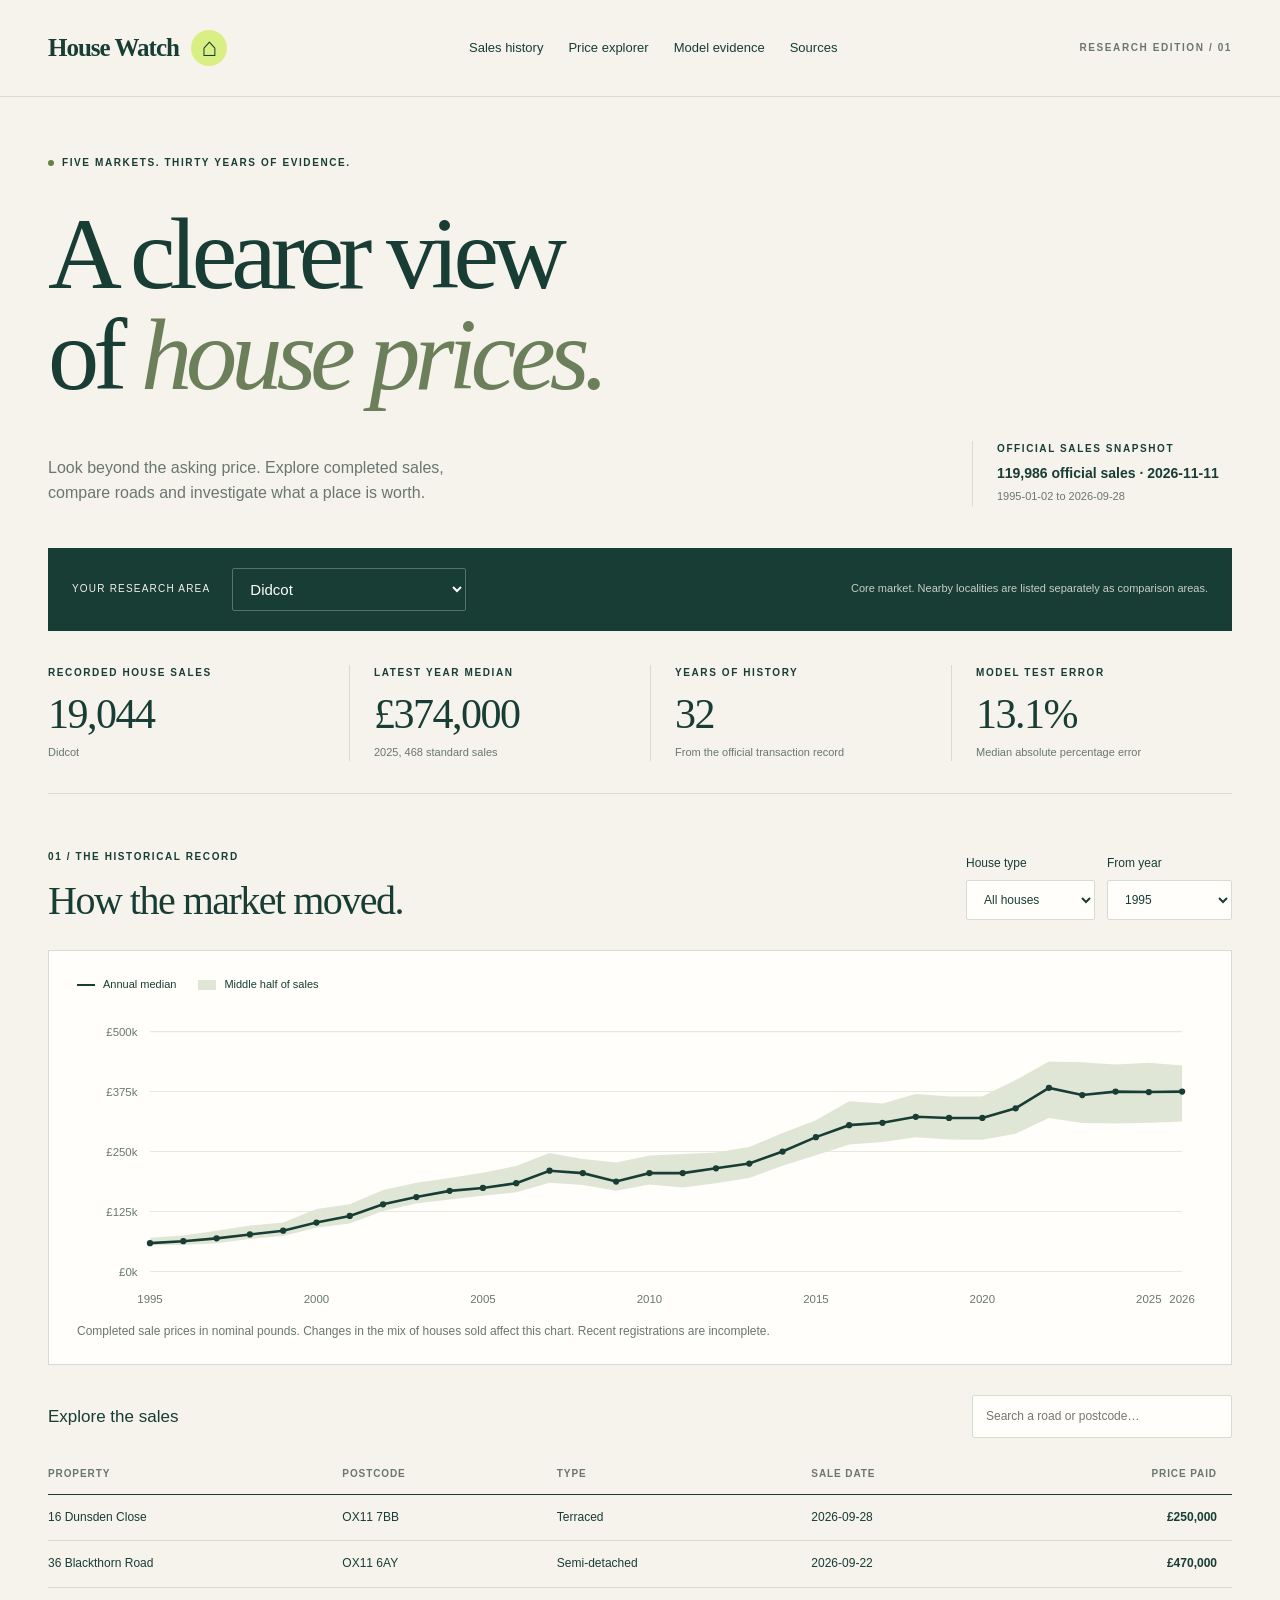
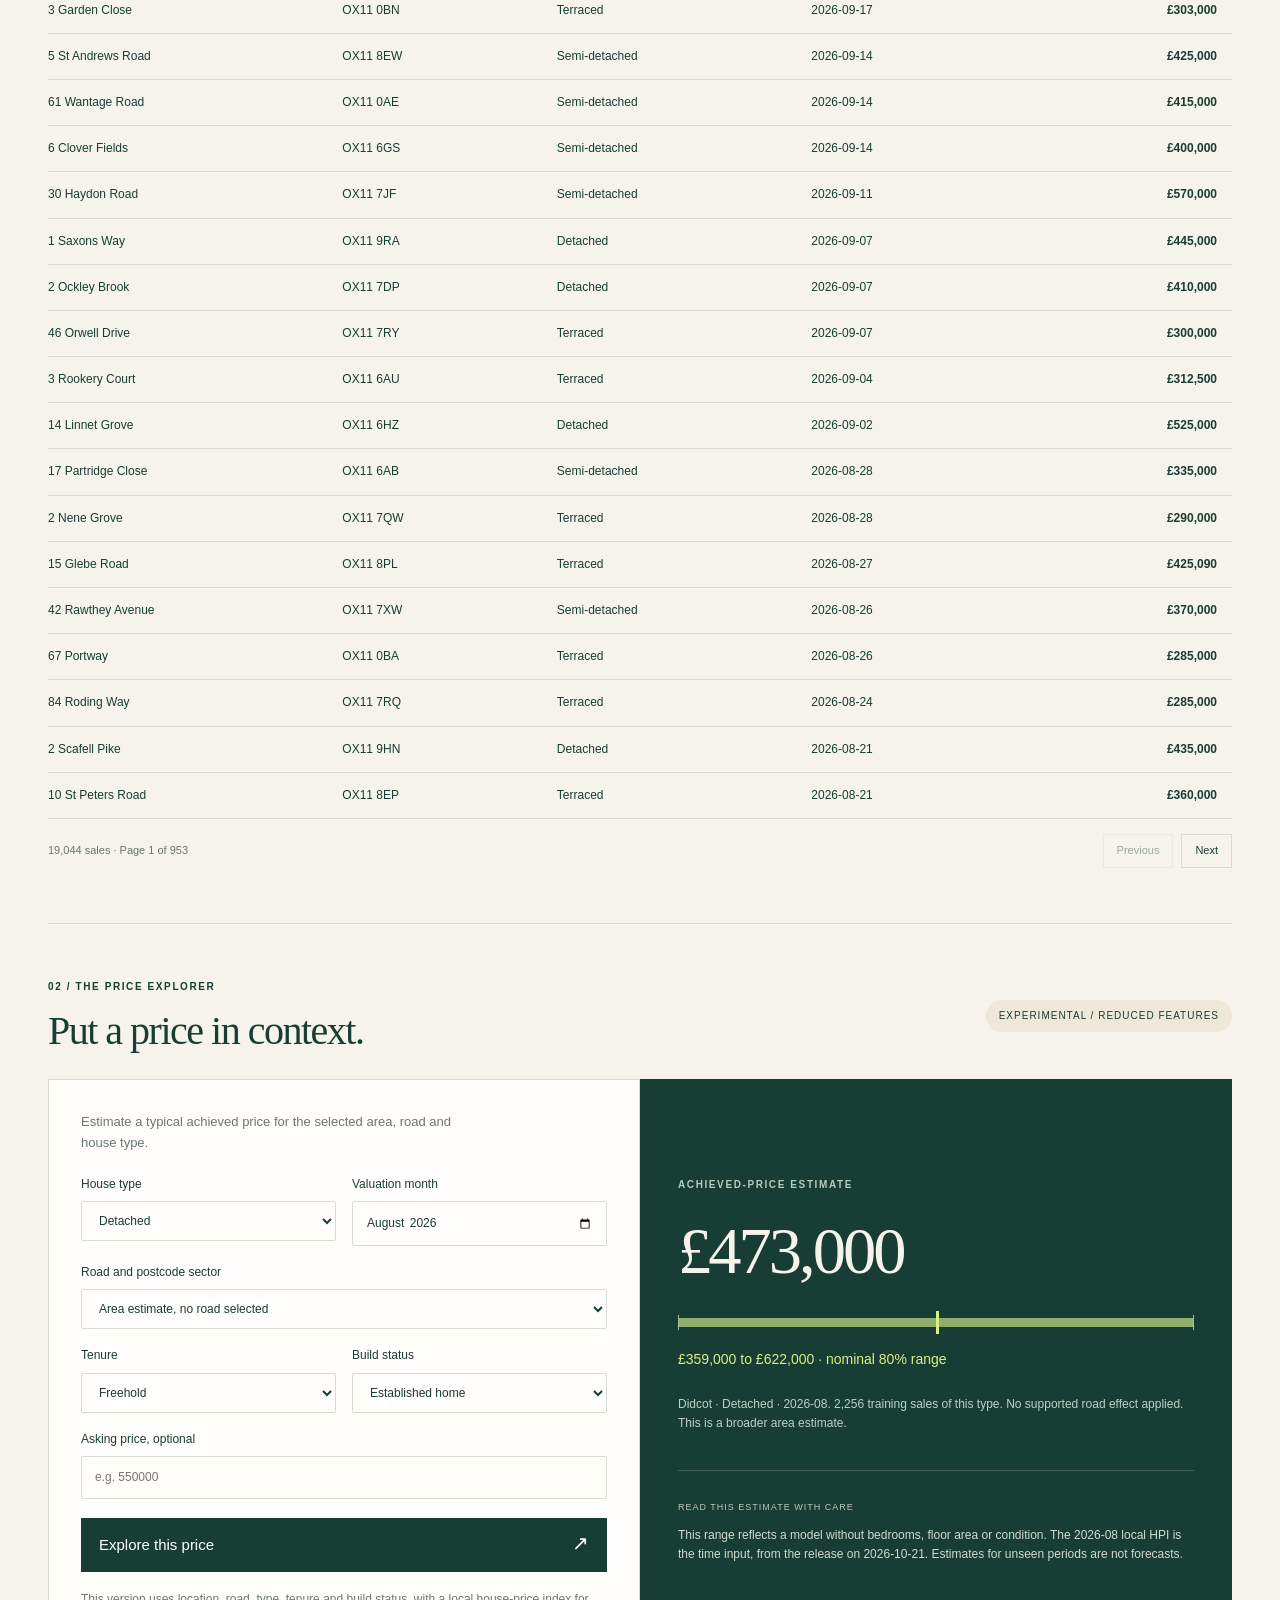
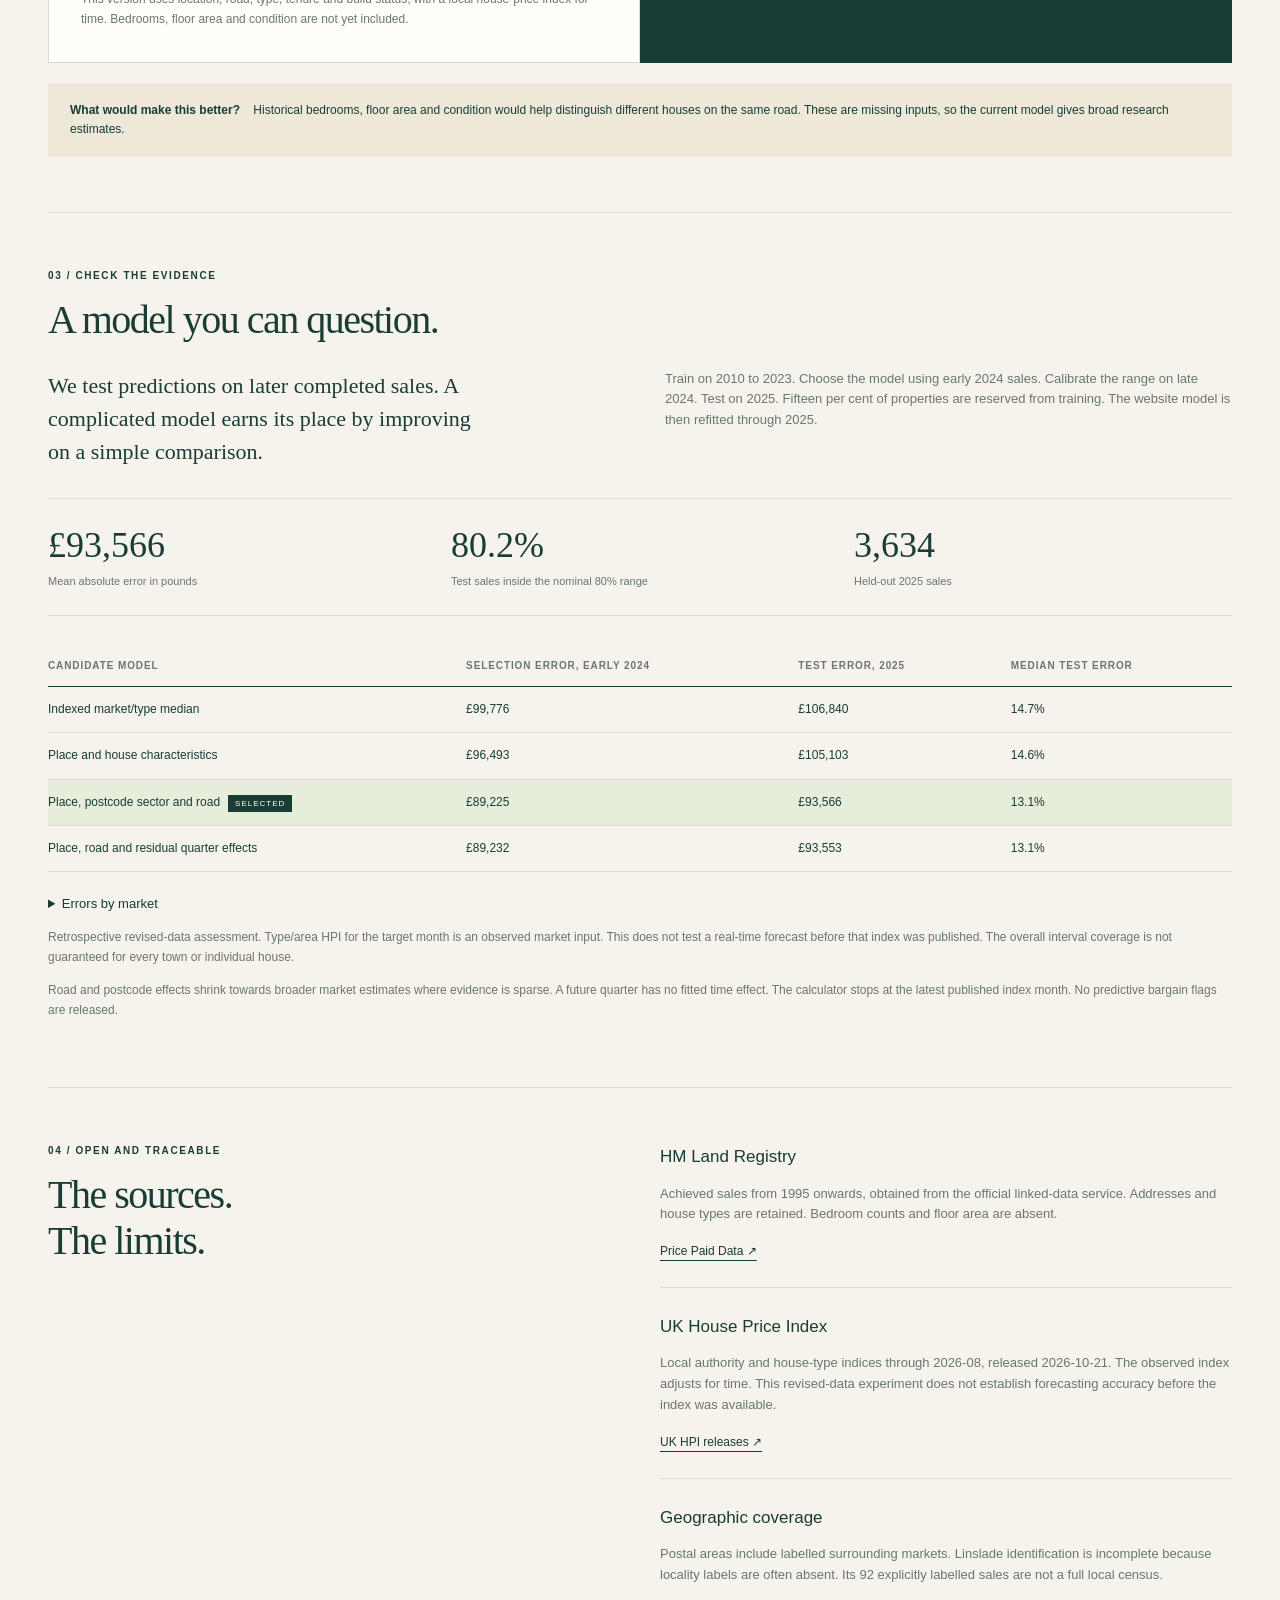
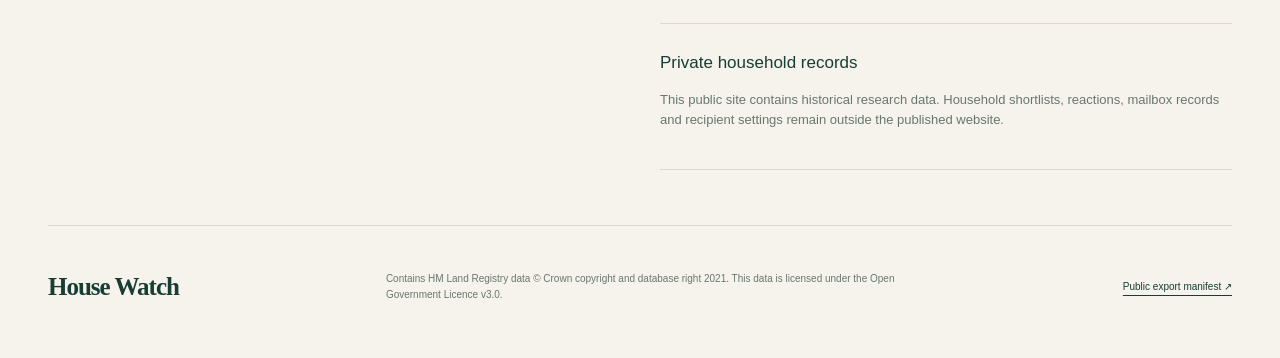
==== docs/index.html @ 3703020c "Publish historical housing research and tested price explorer" ====
<!doctype html>
<html lang="en-GB">
<head>
  <meta charset="utf-8"><meta name="viewport" content="width=device-width, initial-scale=1">
  <meta name="description" content="Explore thirty years of official house sales, local price patterns and tested price estimates across five commuter towns.">
  <meta name="referrer" content="no-referrer"><title>House Watch | Local price research</title>
  <link rel="stylesheet" href="style.css"><script src="app.js" defer></script>
</head>
<body>
<header class="masthead"><a class="brand" href="#">House Watch<span class="brand-mark">⌂</span></a><nav aria-label="Main"><a href="#explore">Sales history</a><a href="#estimate">Price explorer</a><a href="#model">Model evidence</a><a href="#sources">Sources</a></nav><span class="edition">RESEARCH EDITION / 01</span></header>
<main>
  <section class="hero"><div class="eyebrow"><span class="dot"></span> FIVE MARKETS. THIRTY YEARS OF EVIDENCE.</div><h1>A clearer view<br>of <em>house prices.</em></h1><div class="hero-bottom"><p>Look beyond the asking price. Explore completed sales, compare roads and investigate what a place is worth.</p><div class="data-stamp"><span class="tiny-label">OFFICIAL SALES SNAPSHOT</span><strong id="snapshot">Loading research…</strong><span id="date-range">Preparing the historical record</span></div></div></section>
  <div id="load-error" class="notice" hidden></div>
  <section class="market-strip" aria-label="Choose a market"><label for="market">YOUR RESEARCH AREA</label><select id="market" disabled><option>Loading…</option></select><p id="market-description">Official completed sales. Household shortlists and reactions are excluded.</p></section>
  <section class="stats" aria-label="Dataset summary"><div><span class="tiny-label">RECORDED HOUSE SALES</span><strong id="sale-count">—</strong><span id="count-caption">Selected market</span></div><div><span class="tiny-label">LATEST YEAR MEDIAN</span><strong id="median">—</strong><span id="median-caption">Unadjusted sale mix</span></div><div><span class="tiny-label">YEARS OF HISTORY</span><strong id="history-years">—</strong><span>From the official transaction record</span></div><div><span class="tiny-label">MODEL TEST ERROR</span><strong id="test-error">—</strong><span>Median absolute percentage error</span></div></section>
  <section id="explore" class="section"><div class="section-title"><div><div class="eyebrow">01 / THE HISTORICAL RECORD</div><h2>How the market moved.</h2></div><div class="filters"><label>House type<select id="history-type"><option value="">All houses</option><option value="D">Detached</option><option value="S">Semi-detached</option><option value="T">Terraced</option></select></label><label>From year<select id="from-year"></select></label></div></div>
    <div class="chart-card"><div class="chart-key"><span><i class="line-key"></i>Annual median</span><span><i class="band-key"></i>Middle half of sales</span></div><div id="trend" class="chart" role="img" aria-label="Annual achieved house prices"></div><p class="chart-foot">Completed sale prices in nominal pounds. Changes in the mix of houses sold affect this chart. Recent registrations are incomplete.</p></div>
    <div class="table-head"><h3>Explore the sales</h3><label class="search"><span class="sr-only">Search road or postcode</span><input id="sale-search" placeholder="Search a road or postcode…" type="search"></label></div><div class="table-wrap"><table><thead><tr><th>Property</th><th>Postcode</th><th>Type</th><th>Sale date</th><th class="numeric">Price paid</th></tr></thead><tbody id="sales-body"></tbody></table></div><div class="pagination"><span id="page-count"></span><div><button id="prev" class="subtle">Previous</button><button id="next" class="subtle">Next</button></div></div>
  </section>
  <section id="estimate" class="section"><div class="section-title"><div><div class="eyebrow">02 / THE PRICE EXPLORER</div><h2>Put a price in context.</h2></div><span class="pill">EXPERIMENTAL / REDUCED FEATURES</span></div>
    <div class="estimate-grid"><form id="price-form" class="form-card"><p class="form-intro">Estimate a typical achieved price for the selected area, road and house type.</p><div class="form-row"><label>House type<select id="estimate-type"><option value="D">Detached</option><option value="S">Semi-detached</option><option value="T">Terraced</option></select></label><label>Valuation month<input id="valuation-month" type="month" min="2010-01"></label></div><label>Road and postcode sector<select id="road"><option value="">Area estimate</option></select></label><div class="form-row"><label>Tenure<select id="tenure"><option value="F">Freehold</option><option value="L">Leasehold</option></select></label><label>Build status<select id="new-build"><option value="N">Established home</option><option value="Y">New build</option></select></label></div><label>Asking price, optional<input id="asking" type="number" min="1" step="1000" placeholder="e.g. 550000"></label><button type="submit" class="primary">Explore this price <span>↗</span></button><p class="small">This version uses location, road, type, tenure and build status, with a local house-price index for time. Bedrooms, floor area and condition are not yet included.</p></form>
    <div id="estimate-result" class="result-card" aria-live="polite"><span class="tiny-label">ACHIEVED-PRICE ESTIMATE</span><strong id="estimate-price">—</strong><div class="range-graphic"><i></i><span></span><i></i></div><div id="estimate-range" class="range-label">Select a supported market</div><p id="estimate-context"></p><div id="ask-comparison" class="ask-comparison" hidden></div><div class="result-note"><span>READ THIS ESTIMATE WITH CARE</span><p id="estimate-warning">The range describes uncertainty across different houses. It is not a survey or a bedroom-specific valuation.</p></div></div></div>
    <div class="notice"><strong>What would make this better?</strong> Historical bedrooms, floor area and condition would help distinguish different houses on the same road. These are missing inputs, so the current model gives broad research estimates.</div>
  </section>
  <section id="model" class="section"><div class="section-title"><div><div class="eyebrow">03 / CHECK THE EVIDENCE</div><h2>A model you can question.</h2></div></div><div class="model-intro"><p>We test predictions on later completed sales. A complicated model earns its place by improving on a simple comparison.</p><p id="model-design"></p></div><div class="model-stats"><div><strong id="mae">—</strong><span>Mean absolute error in pounds</span></div><div><strong id="coverage">—</strong><span>Test sales inside the nominal 80% range</span></div><div><strong id="test-n">—</strong><span>Held-out 2025 sales</span></div></div>
    <div class="table-wrap"><table><thead><tr><th>Candidate model</th><th>Selection error, early 2024</th><th>Test error, 2025</th><th>Median test error</th></tr></thead><tbody id="model-body"></tbody></table></div>
    <details><summary>Errors by market</summary><div class="table-wrap"><table><thead><tr><th>Market</th><th>Test sales</th><th>Mean absolute error</th><th>Median percentage error</th><th>Range coverage</th></tr></thead><tbody id="market-errors"></tbody></table></div></details>
    <p class="small" id="model-caveat"></p><p class="small">Road and postcode effects shrink towards broader market estimates where evidence is sparse. A future quarter has no fitted time effect. The calculator stops at the latest published index month. No predictive bargain flags are released.</p>
  </section>
  <section id="sources" class="section sources"><div><div class="eyebrow">04 / OPEN AND TRACEABLE</div><h2>The sources.<br>The limits.</h2></div><div><article><h3>HM Land Registry</h3><p>Achieved sales from 1995 onwards, obtained from the official linked-data service. Addresses and house types are retained. Bedroom counts and floor area are absent.</p><a href="https://www.gov.uk/government/statistical-data-sets/price-paid-data-downloads">Price Paid Data ↗</a></article><article><h3>UK House Price Index</h3><p id="hpi-note"></p><a href="https://www.gov.uk/government/collections/uk-house-price-index-reports">UK HPI releases ↗</a></article><article><h3>Geographic coverage</h3><p id="geography-note"></p></article><article><h3>Private household records</h3><p>This public site contains historical research data. Household shortlists, reactions, mailbox records and recipient settings remain outside the published website.</p></article></div></section>
</main><footer><a class="brand" href="#">House Watch</a><p>Contains HM Land Registry data © Crown copyright and database right 2021. This data is licensed under the Open Government Licence v3.0.</p><a href="public-manifest.json">Public export manifest ↗</a></footer>
</body></html>
---- docs/style.css ----
:root{--paper:#f5f3eb;--ink:#183d35;--muted:#697770;--line:#d6dcd2;--white:#fffefa;--accent:#d9ef83;--warm:#eee8d8;--serif:Georgia,'Times New Roman',serif}*{box-sizing:border-box}html{scroll-behavior:smooth;scroll-padding-top:30px}body{margin:0;background:var(--paper);color:var(--ink);font:15px/1.6 -apple-system,BlinkMacSystemFont,'Segoe UI',sans-serif}a{color:inherit;text-underline-offset:5px}button,input,select{font:inherit}button,a,input,select{touch-action:manipulation}button{cursor:pointer}button:disabled{opacity:.4;cursor:default}button:focus-visible,a:focus-visible,input:focus-visible,select:focus-visible{outline:3px solid #809e3a;outline-offset:3px}.masthead,main,footer{max-width:1328px;margin:auto}.masthead{display:flex;align-items:center;justify-content:space-between;padding:30px 48px;border-bottom:1px solid var(--line)}.brand{font:700 25px var(--serif);text-decoration:none;letter-spacing:-1px}.brand-mark{display:inline-flex;align-items:center;justify-content:center;background:var(--accent);border-radius:50%;font:26px var(--serif);width:36px;height:36px;margin-left:12px}nav{display:flex;gap:25px;font-size:13px}nav a{text-decoration:none}.edition,.eyebrow,.tiny-label{font-size:10px;letter-spacing:1.6px;font-weight:650}.edition{color:var(--muted)}main{padding:0 48px}.hero{padding:58px 0 42px}.eyebrow{display:flex;align-items:center;gap:8px}.dot{height:6px;width:6px;background:#648342;border-radius:50%}h1{font:clamp(60px,8vw,108px)/.99 var(--serif);font-weight:400;letter-spacing:-6px;margin:32px 0 35px}h1 em{font-weight:400;color:#6b805a}.hero-bottom{display:flex;align-items:flex-end;justify-content:space-between;gap:40px}.hero-bottom>p{font-size:16px;max-width:435px;margin:0;color:var(--muted)}.data-stamp{display:flex;flex-direction:column;border-left:1px solid var(--line);padding-left:24px;min-width:260px}.data-stamp strong{font-size:14px;margin-top:5px}.data-stamp>span:last-child{font-size:11px;color:var(--muted);margin-top:4px}.market-strip{display:flex;align-items:center;gap:22px;background:var(--ink);color:var(--paper);padding:20px 24px}.market-strip label{font-size:10px;letter-spacing:1.2px;white-space:nowrap}.market-strip select{background:var(--ink);color:var(--white);border:1px solid #587369;max-width:240px;min-width:160px}.market-strip p{margin:0 0 0 auto;font-size:11px;max-width:380px;opacity:.8}.stats{display:grid;grid-template-columns:repeat(4,1fr);border-bottom:1px solid var(--line);padding:34px 0 32px;gap:20px}.stats>div{display:flex;flex-direction:column;padding-left:24px;border-left:1px solid var(--line)}.stats>div:first-child{padding-left:0;border:0}.stats strong{font:42px var(--serif);letter-spacing:-1.5px;margin:9px 0 6px}.stats>div>span:last-child{font-size:11px;color:var(--muted)}.section{padding:55px 0;border-bottom:1px solid var(--line)}.section-title{display:flex;align-items:center;justify-content:space-between;gap:24px;margin-bottom:26px}h2{font:40px/1.14 var(--serif);font-weight:400;letter-spacing:-1.5px;margin:13px 0 0}h3{font-size:17px;font-weight:500;margin:0}.filters{display:flex;gap:12px}label{display:flex;flex-direction:column;font-size:12px;gap:7px}input,select{background:var(--white);border:1px solid var(--line);color:var(--ink);padding:11px 13px;border-radius:2px;min-width:0}.filters select{min-width:125px}.chart-card{background:var(--white);border:1px solid var(--line);padding:25px 28px 15px}.chart-key{display:flex;gap:22px;font-size:11px}.chart-key span{display:flex;align-items:center;gap:8px}.line-key{width:18px;border-top:2px solid var(--ink)}.band-key{width:18px;height:10px;background:#e0e6d5}.chart{width:100%;margin-top:22px;min-height:240px}.chart svg{display:block;width:100%;height:auto}.chart-foot,.small{font-size:12px;color:var(--muted);line-height:1.7}.chart-foot{margin:8px 0}.table-head{display:flex;align-items:center;justify-content:space-between;margin:30px 0 16px}.search input{width:260px}.table-wrap{overflow:auto}table{border-collapse:collapse;width:100%;text-align:left;white-space:nowrap;font-size:12px}th{font-size:10px;text-transform:uppercase;letter-spacing:.9px;color:var(--muted);font-weight:600;padding:12px 15px;border-bottom:1px solid var(--ink)}td{padding:13px 15px;border-bottom:1px solid var(--line)}th:first-child,td:first-child{padding-left:0}.numeric{text-align:right}td.numeric{font-weight:600;font-variant-numeric:tabular-nums}.pagination{display:flex;justify-content:space-between;align-items:center;margin-top:15px;font-size:11px;color:var(--muted)}.subtle{background:transparent;border:1px solid var(--line);padding:7px 13px;color:var(--ink);margin-left:8px;font-size:11px}.pill{font-size:10px;letter-spacing:1px;background:var(--warm);padding:8px 13px;border-radius:20px;white-space:nowrap}.estimate-grid{display:grid;grid-template-columns:1fr 1fr}.form-card{background:var(--white);padding:32px;border:1px solid var(--line);display:flex;flex-direction:column;gap:17px}.form-intro{margin:0 0 4px;color:var(--muted);font-size:13px;max-width:380px}.form-row{display:grid;grid-template-columns:1fr 1fr;gap:16px}.primary{display:flex;justify-content:space-between;background:var(--ink);color:white;border:0;padding:15px 18px;text-align:left;margin-top:2px}.primary span{font-size:20px;line-height:1}.form-card .small{margin:0}.result-card{background:var(--ink);color:var(--paper);padding:40px 38px;display:flex;flex-direction:column;justify-content:center}.result-card>.tiny-label{color:#b8cbba}.result-card>strong{font:clamp(45px,5.2vw,76px) var(--serif);letter-spacing:-3px;margin:20px 0}.range-graphic{height:27px;display:flex;align-items:center;gap:0}.range-graphic>span{flex:1;background:#8fae6b;height:9px;position:relative}.range-graphic>span:after{content:'';position:absolute;top:-7px;bottom:-7px;left:50%;width:3px;background:var(--accent)}.range-graphic i{height:15px;width:1px;background:#a7bd9f}.range-label{color:var(--accent);font-size:14px;margin:12px 0}.result-card>p{font-size:12px;color:#bed0c4}.result-note{border-top:1px solid #466157;padding-top:22px;margin-top:25px}.result-note>span{font-size:9px;letter-spacing:1px;color:#bdc9b8}.result-note p{font-size:12px;margin:9px 0 0;color:#d0dacd}.ask-comparison{padding:15px;background:#294d40;font-size:14px}.notice{background:var(--warm);padding:18px 22px;font-size:12px;margin-top:20px}.notice strong{margin-right:10px}.model-intro{display:grid;grid-template-columns:1fr 1fr;gap:50px}.model-intro p{margin:0;color:var(--muted);font-size:13px}.model-intro>p:first-child{font:22px/1.5 var(--serif);color:var(--ink);max-width:430px}.model-stats{display:grid;grid-template-columns:repeat(3,1fr);gap:25px;margin:30px 0;padding:25px 0;border-block:1px solid var(--line)}.model-stats>div{display:flex;flex-direction:column}.model-stats strong{font:36px var(--serif)}.model-stats span{font-size:11px;color:var(--muted);margin-top:7px}.selected-model{background:#e6edda}.selected-label{font-size:8px;padding:4px 7px;background:var(--ink);color:white;margin-left:8px;letter-spacing:1px}details{margin-top:22px}summary{cursor:pointer;font-size:13px}.sources{display:grid;grid-template-columns:1fr 1fr;gap:40px}.sources article{padding-bottom:25px;margin-bottom:25px;border-bottom:1px solid var(--line)}.sources article:last-child{margin-bottom:0}.sources article p{font-size:13px;color:var(--muted)}.sources article a{font-size:12px}footer{display:flex;align-items:center;justify-content:space-between;gap:30px;padding:35px 48px 45px}footer p{font-size:10px;color:var(--muted);max-width:530px}footer>a:last-child{font-size:10px;white-space:nowrap}.sr-only{position:absolute;width:1px;height:1px;overflow:hidden;clip:rect(0,0,0,0)}[hidden]{display:none!important}@media(max-width:850px){.masthead{padding:22px 24px}.edition{display:none}main{padding:0 24px}nav{gap:14px;font-size:11px}.hero{padding-top:40px}h1{letter-spacing:-4px}.market-strip{flex-wrap:wrap;gap:14px}.market-strip p{margin:0;max-width:none;width:100%}.stats{grid-template-columns:1fr 1fr;gap:28px}.stats>div:nth-child(3){padding-left:0;border:0}.stats strong{font-size:36px}.section-title{align-items:flex-start;flex-direction:column}h2{font-size:35px}.estimate-grid{grid-template-columns:1fr}.result-card{min-height:370px}.model-intro{gap:20px}.sources{grid-template-columns:1fr;gap:25px}footer{padding:30px 24px;flex-wrap:wrap}.chart-card{padding:20px 15px}.chart{min-height:180px}}@media(max-width:480px){nav a:nth-child(3),nav a:nth-child(4){display:none}.brand{font-size:22px}.brand-mark{width:30px;height:30px;margin-left:7px}.hero-bottom{display:block}.data-stamp{margin-top:25px;padding-left:15px}.hero-bottom>p{font-size:14px}.eyebrow{font-size:8px;letter-spacing:1.2px}h1{font-size:58px;letter-spacing:-3px}.tiny-label{font-size:8px;letter-spacing:1px}.stats{gap:24px 12px}.stats strong{font-size:31px}.stats>div{padding-left:15px}.stats>div>span:last-child{font-size:10px}.table-head{align-items:flex-start;flex-direction:column;gap:12px}.search,.search input{width:100%}.form-card{padding:23px}.form-row{gap:10px}.result-card{padding:30px 24px}.model-intro{grid-template-columns:1fr}.model-stats{grid-template-columns:1fr;gap:20px}.model-stats>div{border-bottom:1px solid var(--line);padding-bottom:15px}.chart-key{gap:12px;font-size:9px}.market-strip{padding:17px}.market-strip select{max-width:100%;width:100%}}
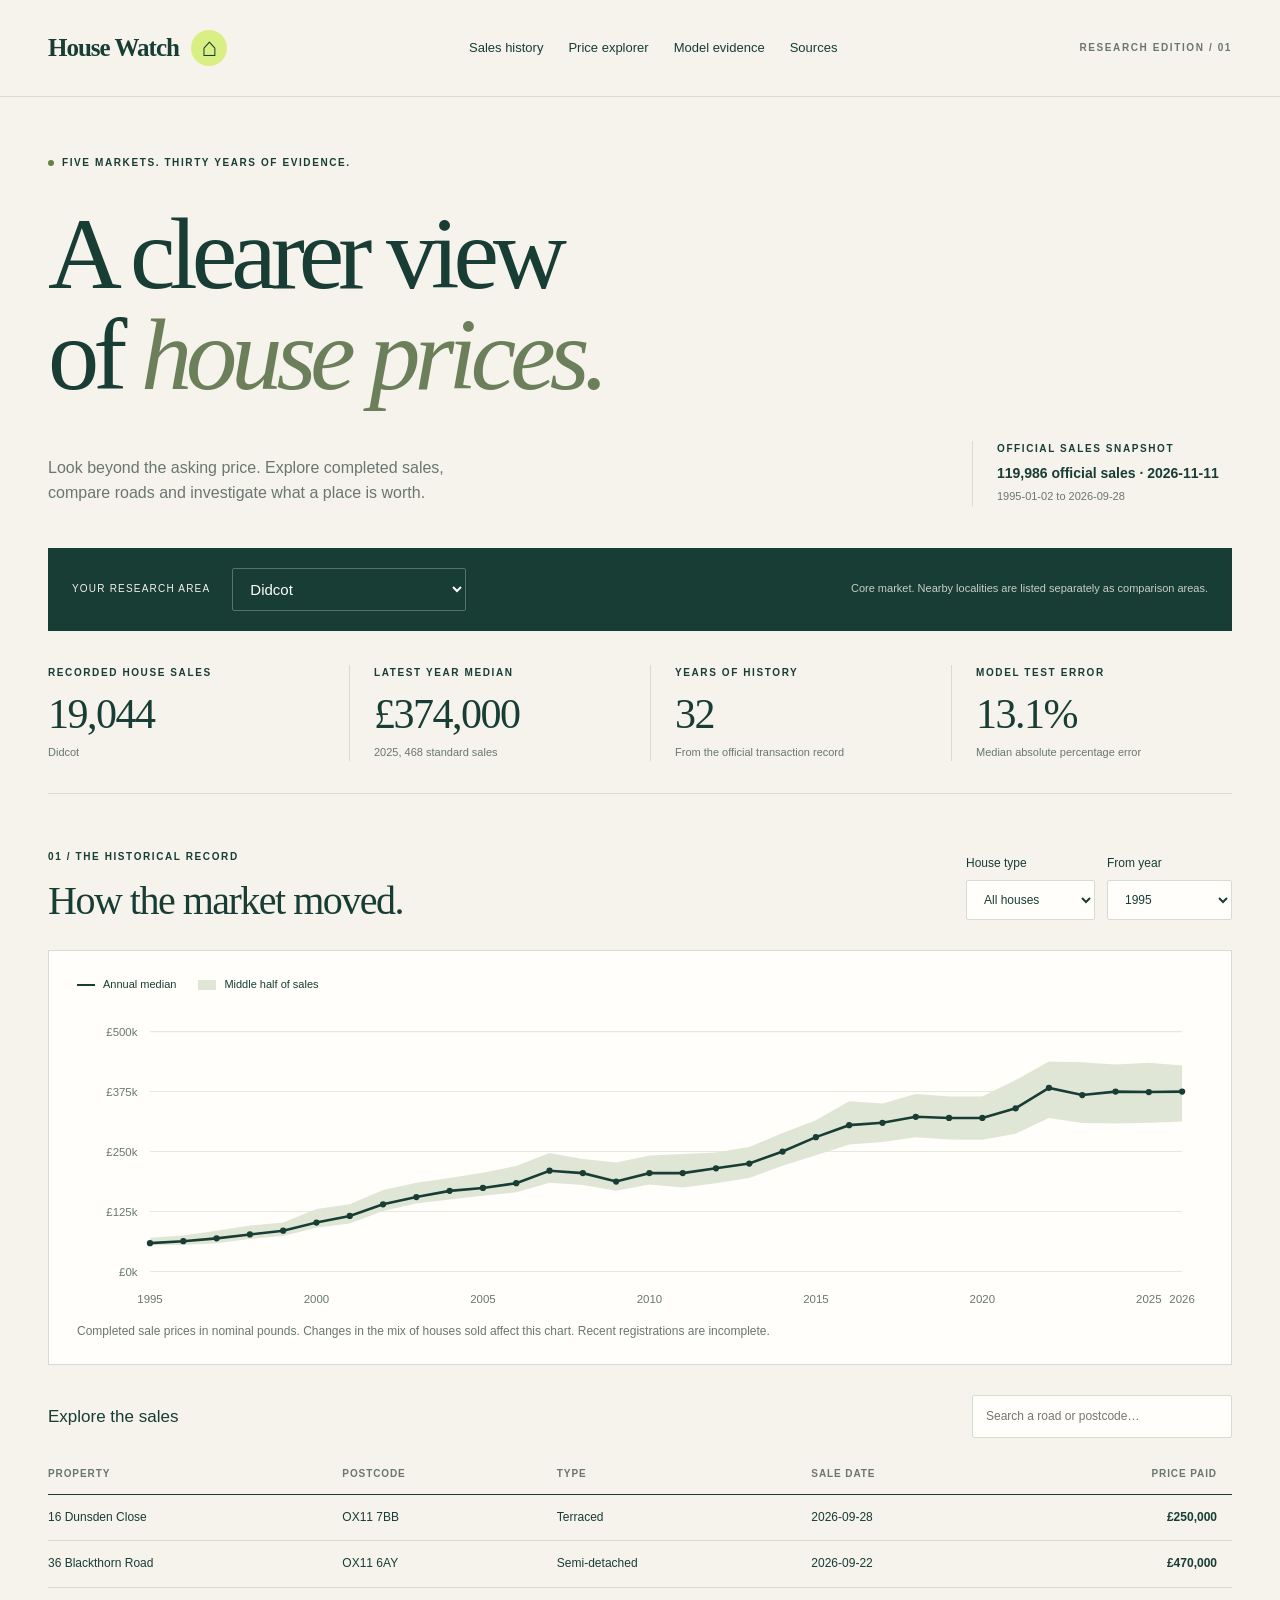
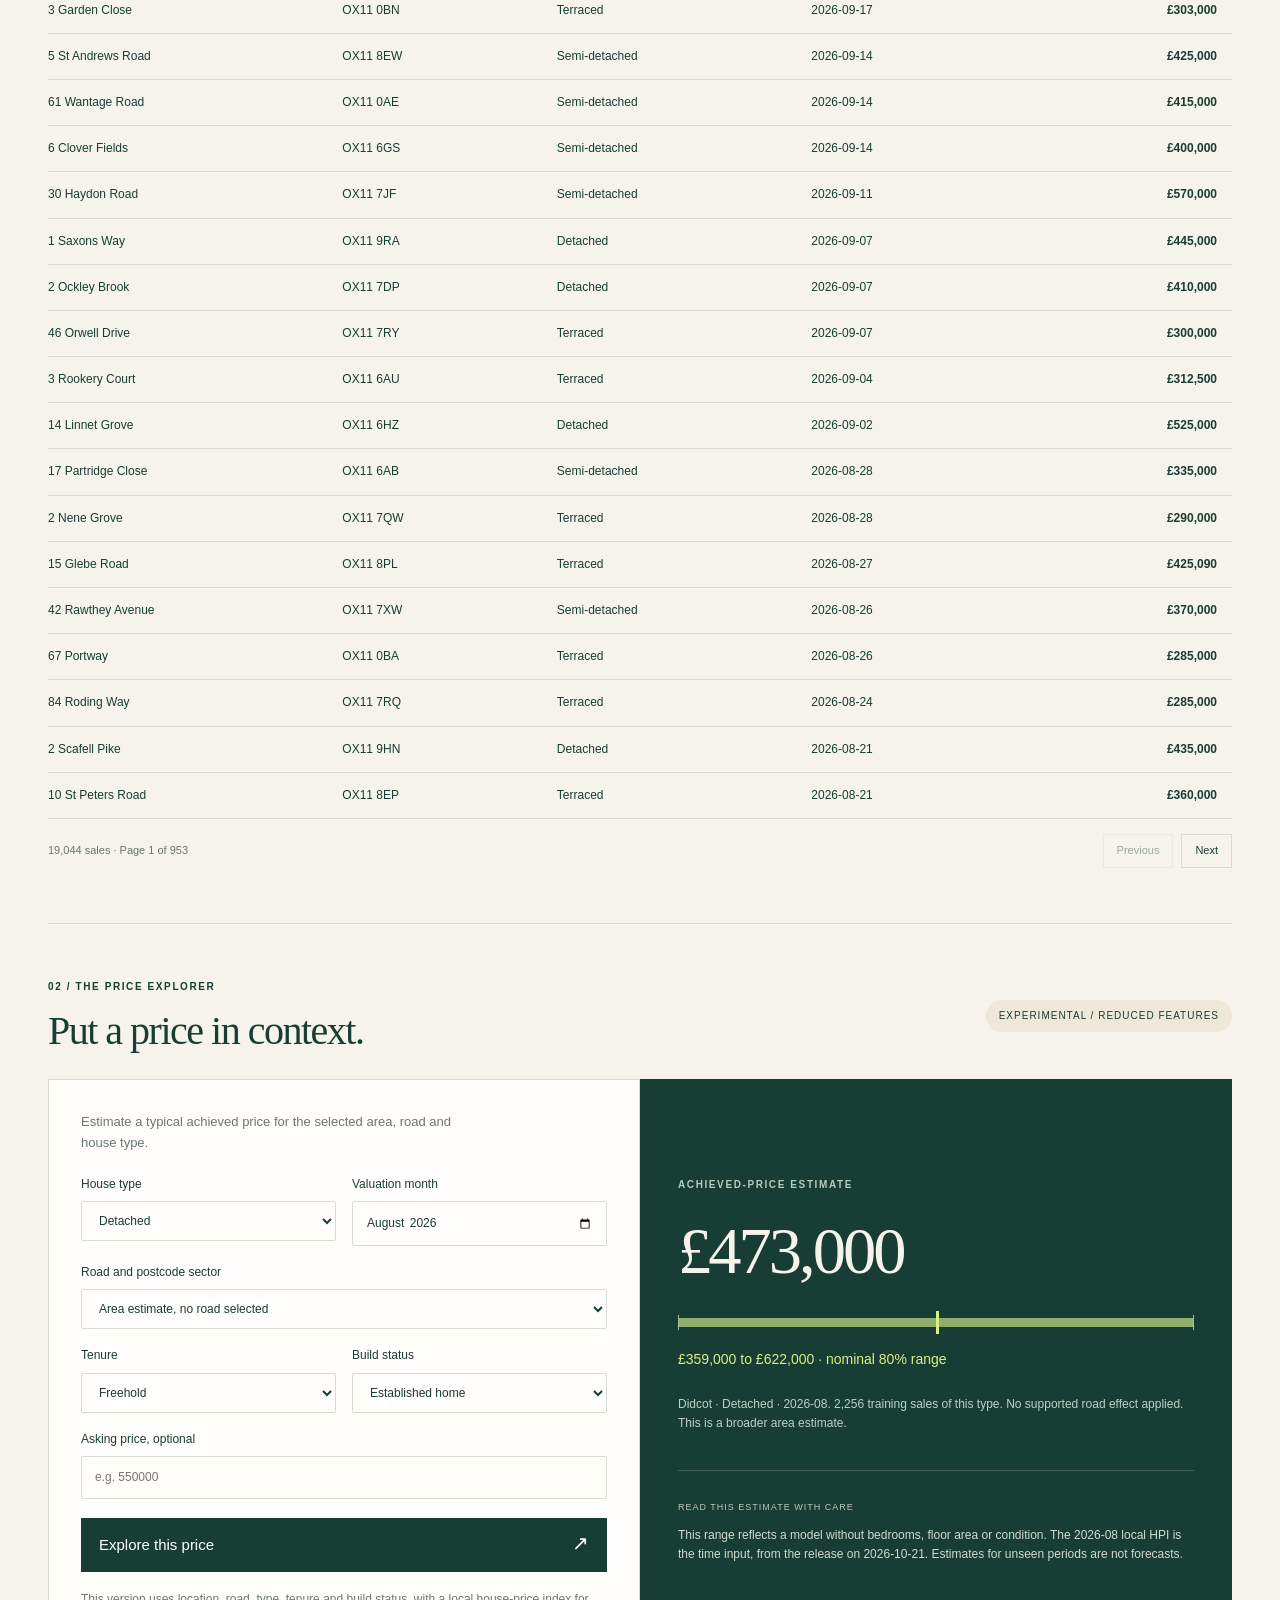
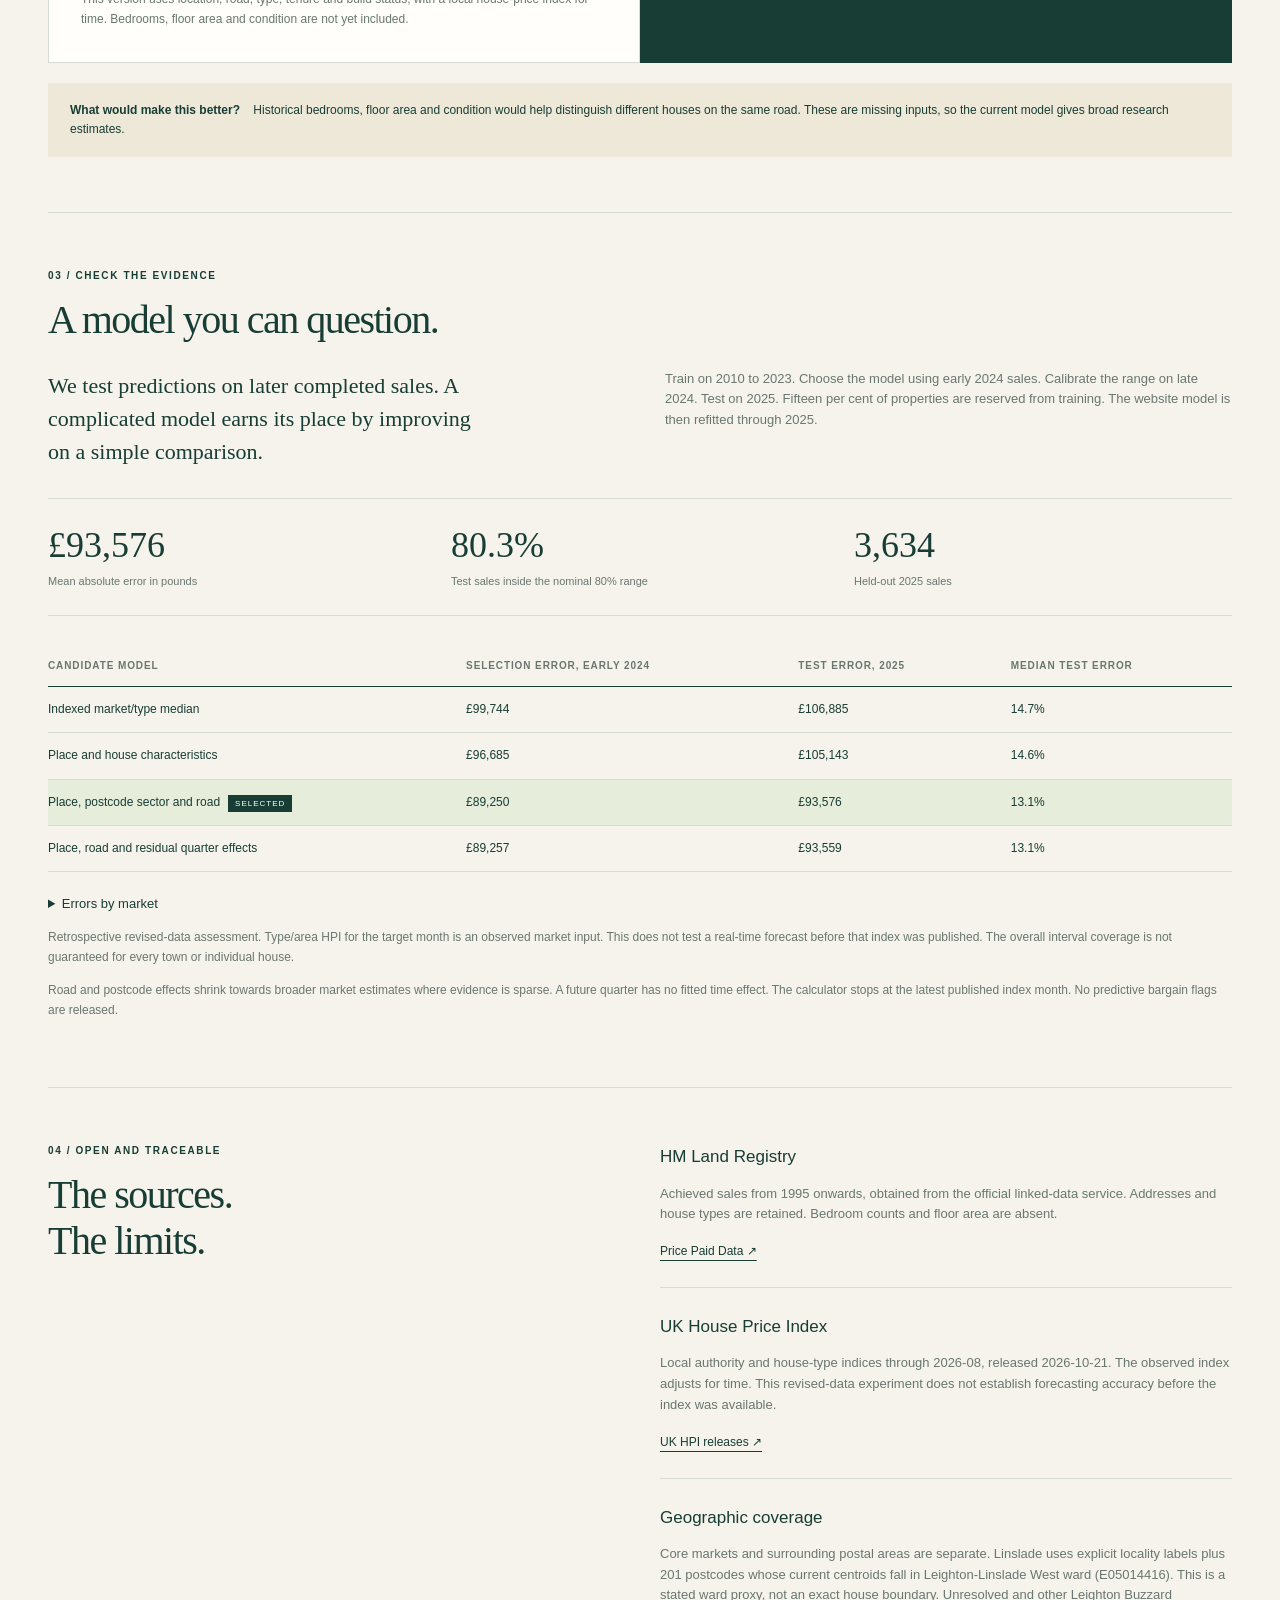
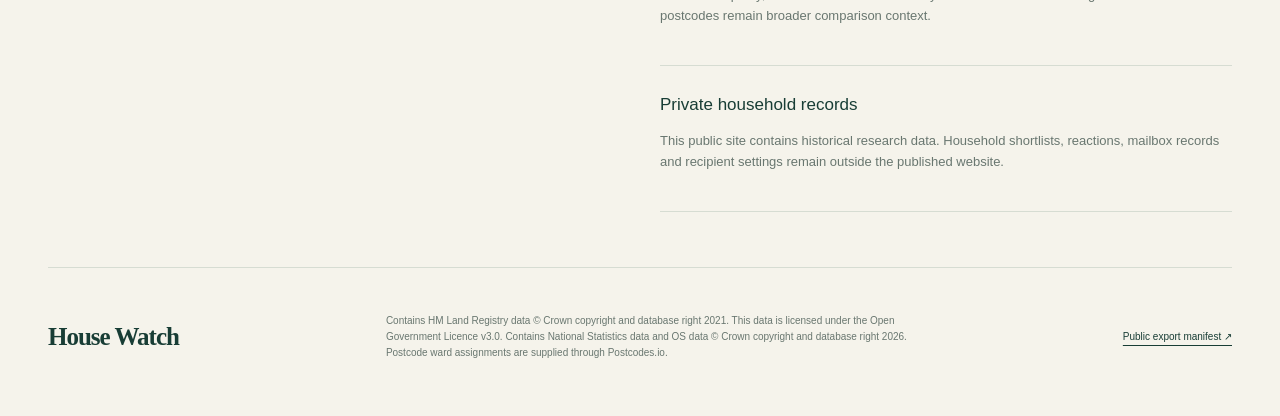
==== commit 8a85537c: "Identify Linslade with a documented postcode ward proxy" ====
--- a/docs/index.html
+++ b/docs/index.html
@@ -28,5 +28,5 @@
     <p class="small" id="model-caveat"></p><p class="small">Road and postcode effects shrink towards broader market estimates where evidence is sparse. A future quarter has no fitted time effect. The calculator stops at the latest published index month. No predictive bargain flags are released.</p>
   </section>
   <section id="sources" class="section sources"><div><div class="eyebrow">04 / OPEN AND TRACEABLE</div><h2>The sources.<br>The limits.</h2></div><div><article><h3>HM Land Registry</h3><p>Achieved sales from 1995 onwards, obtained from the official linked-data service. Addresses and house types are retained. Bedroom counts and floor area are absent.</p><a href="https://www.gov.uk/government/statistical-data-sets/price-paid-data-downloads">Price Paid Data ↗</a></article><article><h3>UK House Price Index</h3><p id="hpi-note"></p><a href="https://www.gov.uk/government/collections/uk-house-price-index-reports">UK HPI releases ↗</a></article><article><h3>Geographic coverage</h3><p id="geography-note"></p></article><article><h3>Private household records</h3><p>This public site contains historical research data. Household shortlists, reactions, mailbox records and recipient settings remain outside the published website.</p></article></div></section>
-</main><footer><a class="brand" href="#">House Watch</a><p>Contains HM Land Registry data © Crown copyright and database right 2021. This data is licensed under the Open Government Licence v3.0.</p><a href="public-manifest.json">Public export manifest ↗</a></footer>
+</main><footer><a class="brand" href="#">House Watch</a><p>Contains HM Land Registry data © Crown copyright and database right 2021. This data is licensed under the Open Government Licence v3.0. Contains National Statistics data and OS data © Crown copyright and database right 2026. Postcode ward assignments are supplied through Postcodes.io.</p><a href="public-manifest.json">Public export manifest ↗</a></footer>
 </body></html>
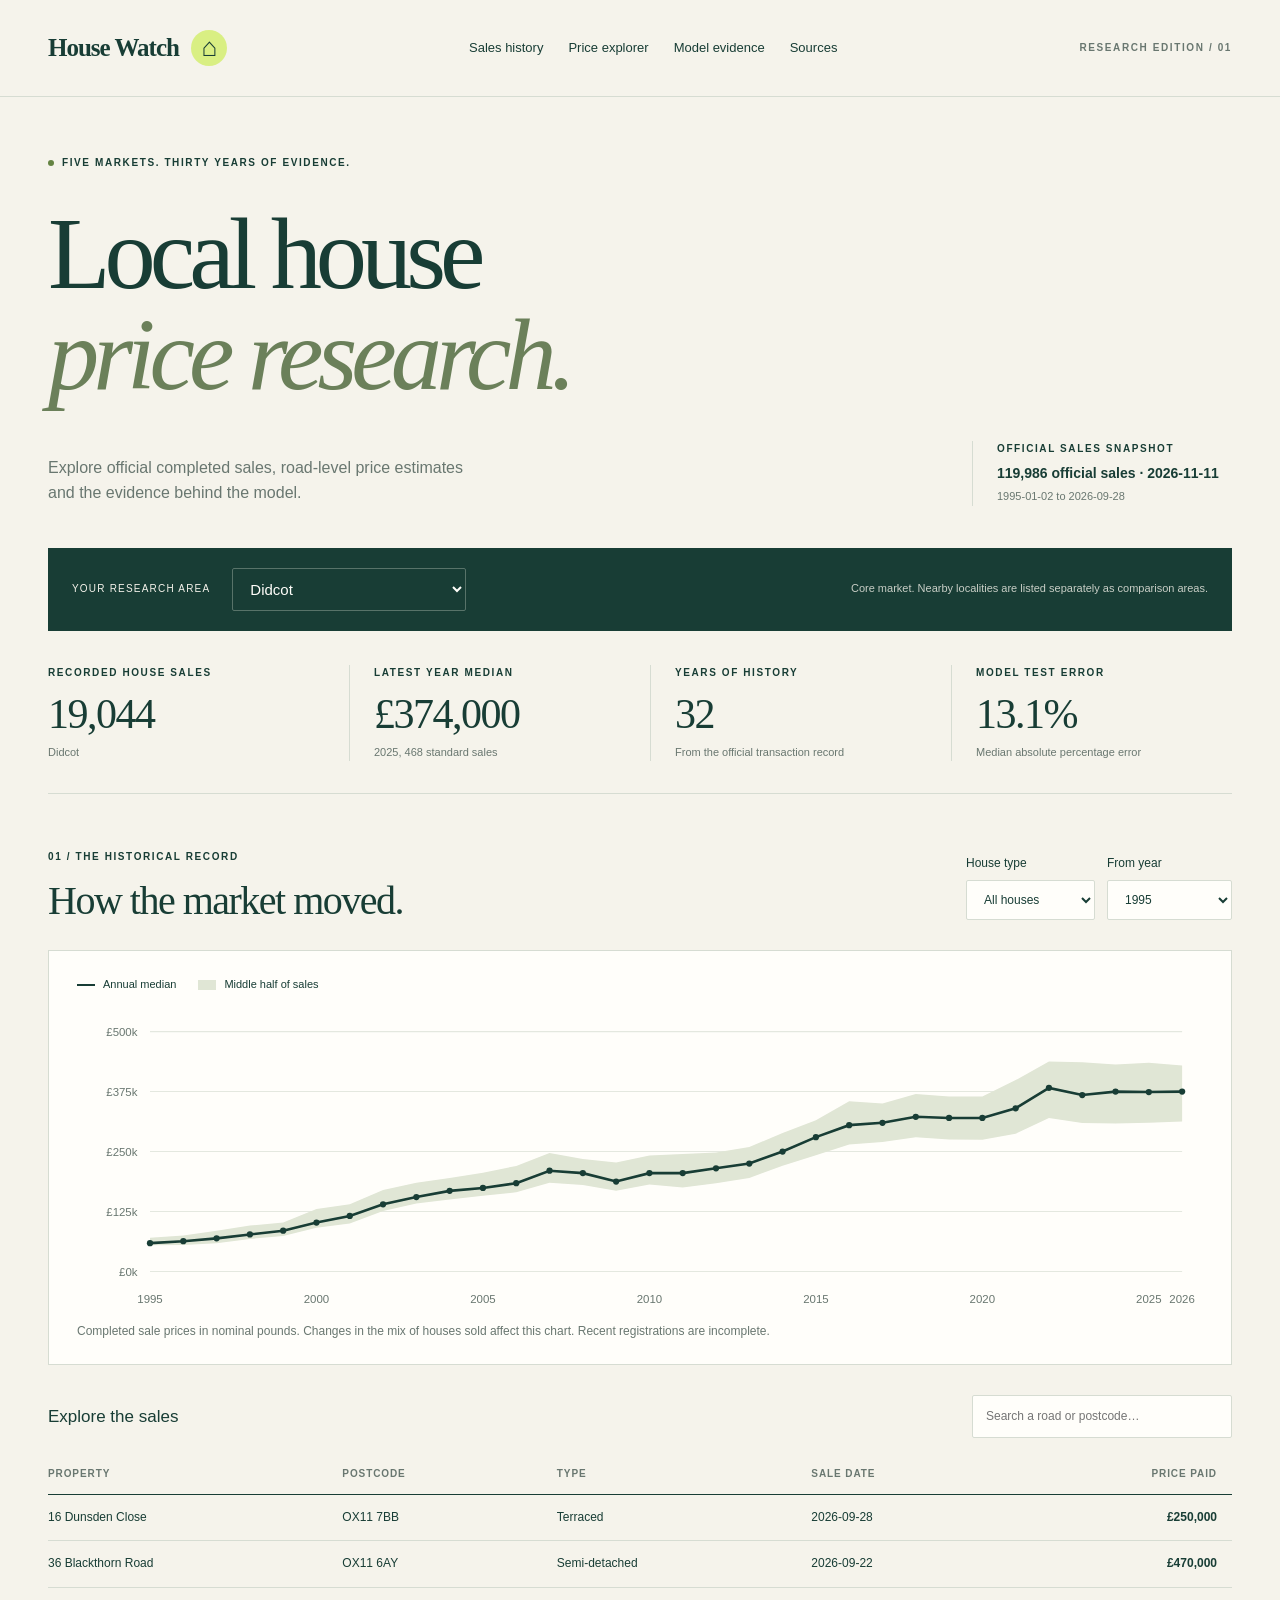
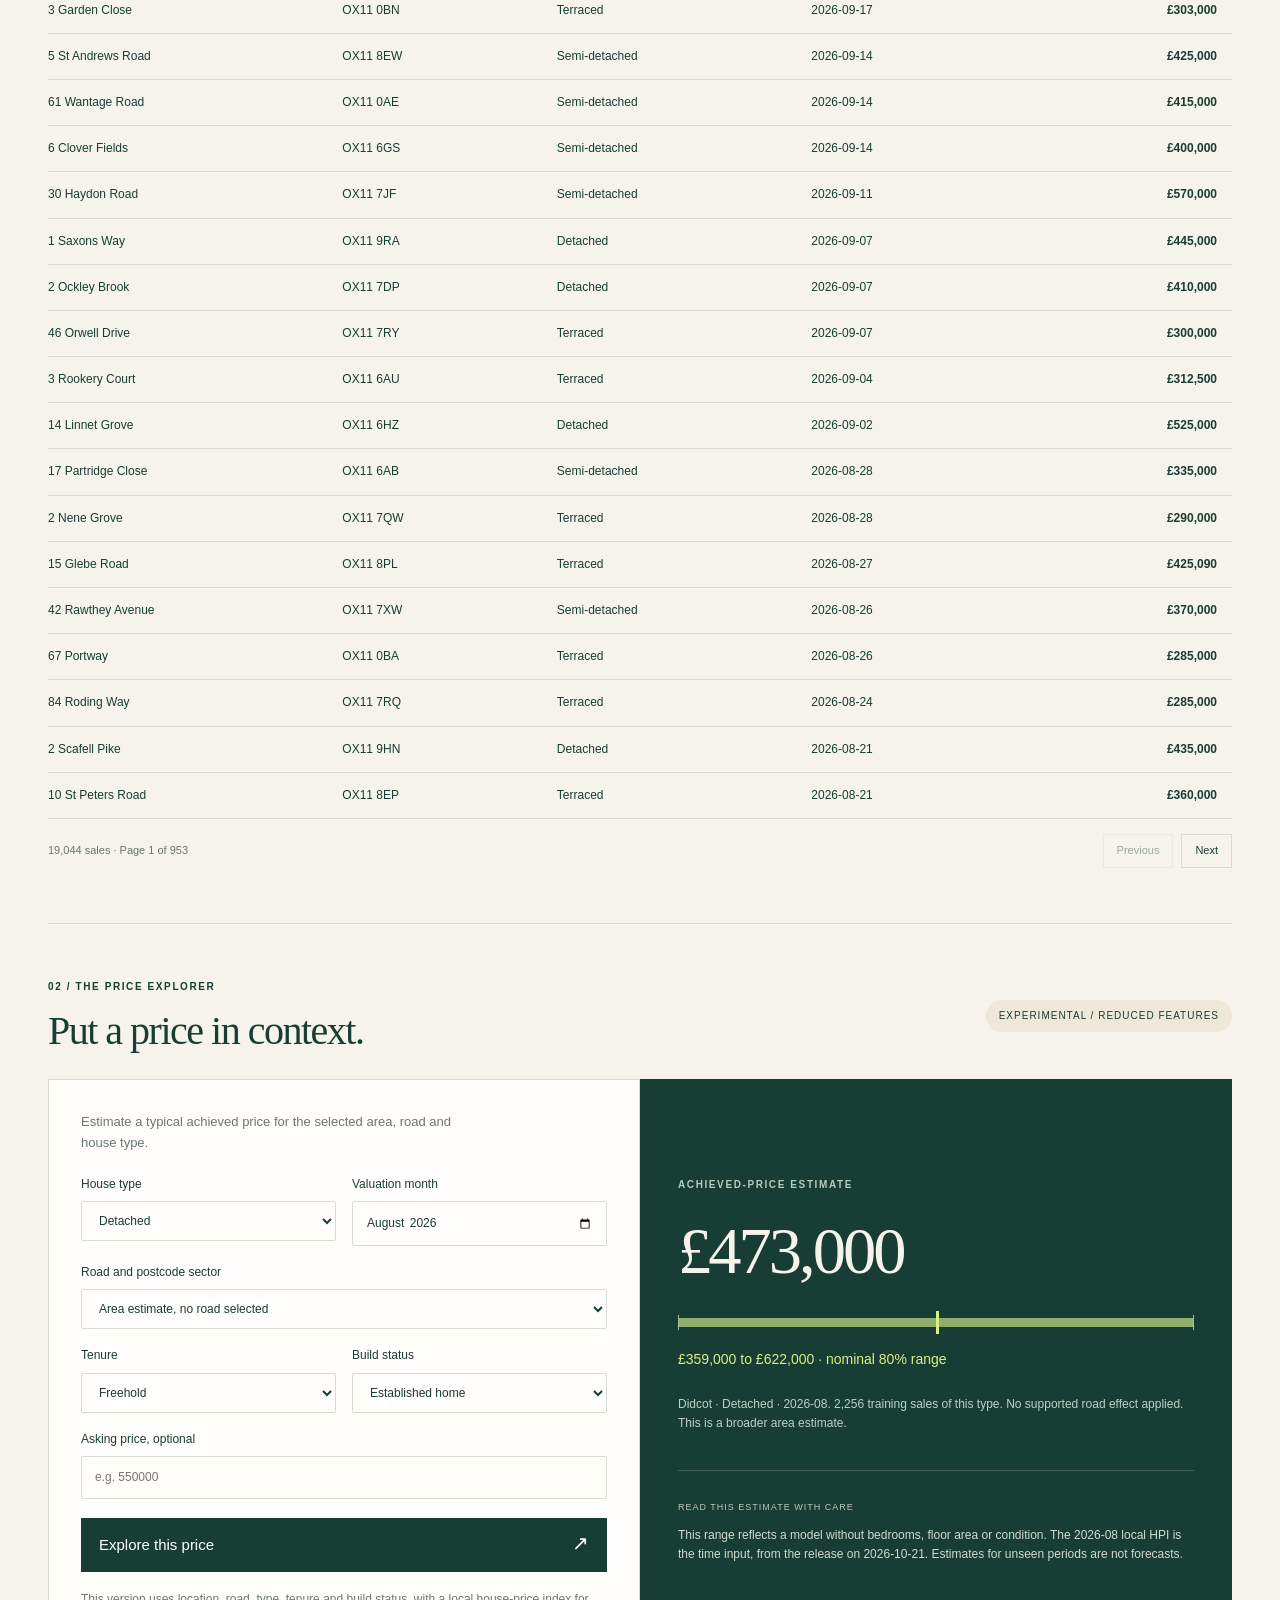
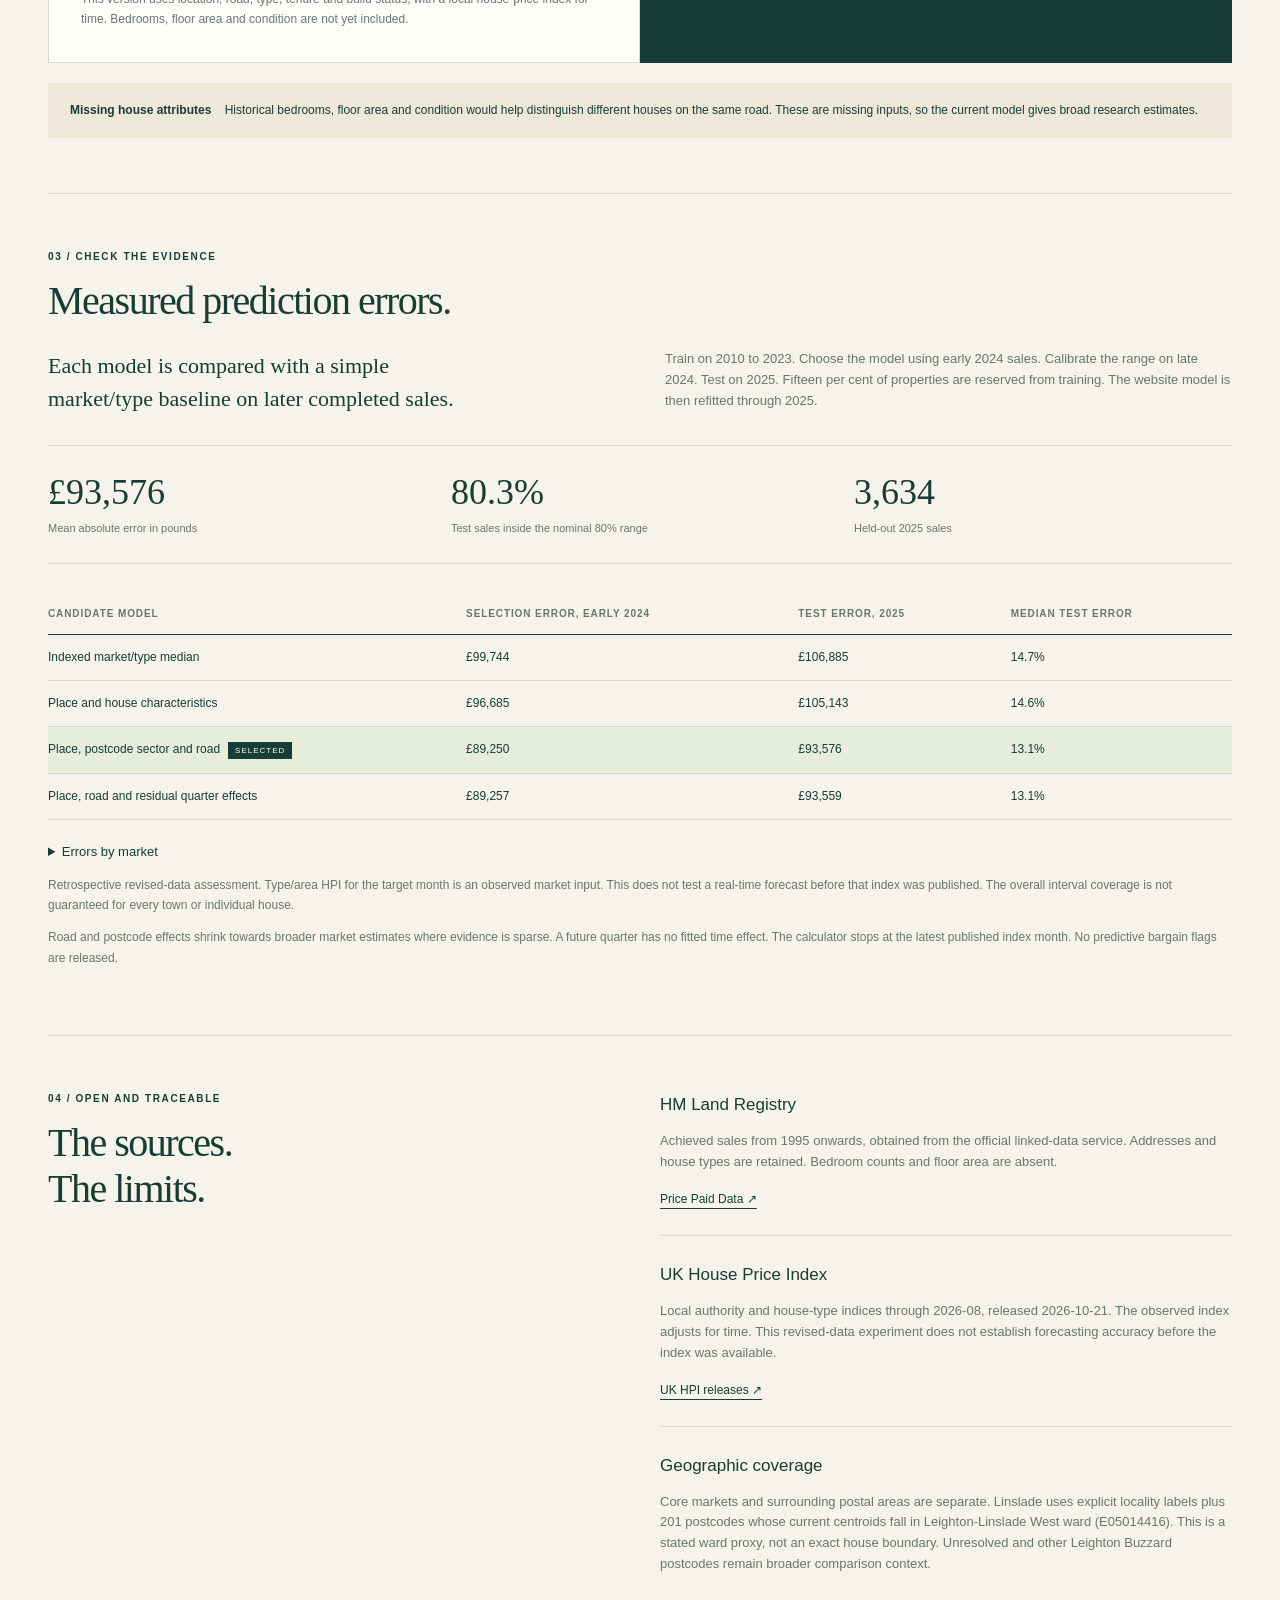
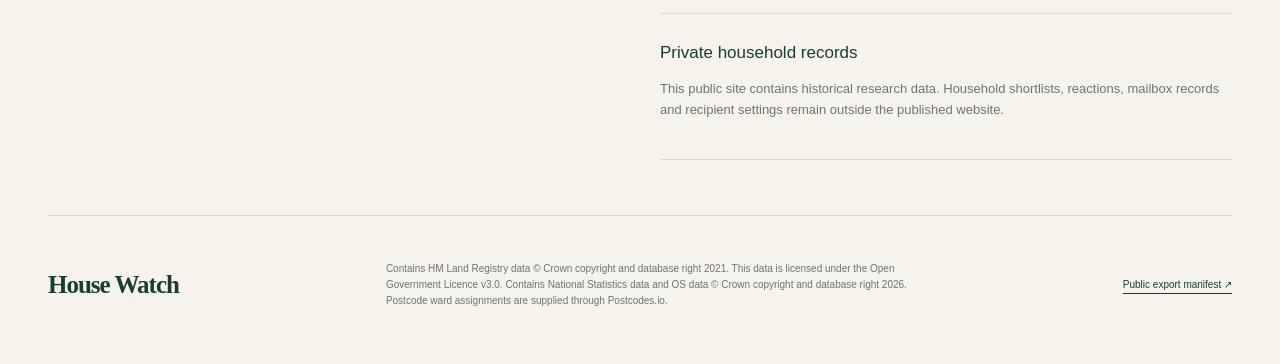
==== commit f15136b6: "Use plain research labels in the public dashboard" ====
--- a/docs/index.html
+++ b/docs/index.html
@@ -9,7 +9,7 @@
 <body>
 <header class="masthead"><a class="brand" href="#">House Watch<span class="brand-mark">⌂</span></a><nav aria-label="Main"><a href="#explore">Sales history</a><a href="#estimate">Price explorer</a><a href="#model">Model evidence</a><a href="#sources">Sources</a></nav><span class="edition">RESEARCH EDITION / 01</span></header>
 <main>
-  <section class="hero"><div class="eyebrow"><span class="dot"></span> FIVE MARKETS. THIRTY YEARS OF EVIDENCE.</div><h1>A clearer view<br>of <em>house prices.</em></h1><div class="hero-bottom"><p>Look beyond the asking price. Explore completed sales, compare roads and investigate what a place is worth.</p><div class="data-stamp"><span class="tiny-label">OFFICIAL SALES SNAPSHOT</span><strong id="snapshot">Loading research…</strong><span id="date-range">Preparing the historical record</span></div></div></section>
+  <section class="hero"><div class="eyebrow"><span class="dot"></span> FIVE MARKETS. THIRTY YEARS OF EVIDENCE.</div><h1>Local house<br><em>price research.</em></h1><div class="hero-bottom"><p>Explore official completed sales, road-level price estimates and the evidence behind the model.</p><div class="data-stamp"><span class="tiny-label">OFFICIAL SALES SNAPSHOT</span><strong id="snapshot">Loading research…</strong><span id="date-range">Preparing the historical record</span></div></div></section>
   <div id="load-error" class="notice" hidden></div>
   <section class="market-strip" aria-label="Choose a market"><label for="market">YOUR RESEARCH AREA</label><select id="market" disabled><option>Loading…</option></select><p id="market-description">Official completed sales. Household shortlists and reactions are excluded.</p></section>
   <section class="stats" aria-label="Dataset summary"><div><span class="tiny-label">RECORDED HOUSE SALES</span><strong id="sale-count">—</strong><span id="count-caption">Selected market</span></div><div><span class="tiny-label">LATEST YEAR MEDIAN</span><strong id="median">—</strong><span id="median-caption">Unadjusted sale mix</span></div><div><span class="tiny-label">YEARS OF HISTORY</span><strong id="history-years">—</strong><span>From the official transaction record</span></div><div><span class="tiny-label">MODEL TEST ERROR</span><strong id="test-error">—</strong><span>Median absolute percentage error</span></div></section>
@@ -20,9 +20,9 @@
   <section id="estimate" class="section"><div class="section-title"><div><div class="eyebrow">02 / THE PRICE EXPLORER</div><h2>Put a price in context.</h2></div><span class="pill">EXPERIMENTAL / REDUCED FEATURES</span></div>
     <div class="estimate-grid"><form id="price-form" class="form-card"><p class="form-intro">Estimate a typical achieved price for the selected area, road and house type.</p><div class="form-row"><label>House type<select id="estimate-type"><option value="D">Detached</option><option value="S">Semi-detached</option><option value="T">Terraced</option></select></label><label>Valuation month<input id="valuation-month" type="month" min="2010-01"></label></div><label>Road and postcode sector<select id="road"><option value="">Area estimate</option></select></label><div class="form-row"><label>Tenure<select id="tenure"><option value="F">Freehold</option><option value="L">Leasehold</option></select></label><label>Build status<select id="new-build"><option value="N">Established home</option><option value="Y">New build</option></select></label></div><label>Asking price, optional<input id="asking" type="number" min="1" step="1000" placeholder="e.g. 550000"></label><button type="submit" class="primary">Explore this price <span>↗</span></button><p class="small">This version uses location, road, type, tenure and build status, with a local house-price index for time. Bedrooms, floor area and condition are not yet included.</p></form>
     <div id="estimate-result" class="result-card" aria-live="polite"><span class="tiny-label">ACHIEVED-PRICE ESTIMATE</span><strong id="estimate-price">—</strong><div class="range-graphic"><i></i><span></span><i></i></div><div id="estimate-range" class="range-label">Select a supported market</div><p id="estimate-context"></p><div id="ask-comparison" class="ask-comparison" hidden></div><div class="result-note"><span>READ THIS ESTIMATE WITH CARE</span><p id="estimate-warning">The range describes uncertainty across different houses. It is not a survey or a bedroom-specific valuation.</p></div></div></div>
-    <div class="notice"><strong>What would make this better?</strong> Historical bedrooms, floor area and condition would help distinguish different houses on the same road. These are missing inputs, so the current model gives broad research estimates.</div>
+    <div class="notice"><strong>Missing house attributes</strong> Historical bedrooms, floor area and condition would help distinguish different houses on the same road. These are missing inputs, so the current model gives broad research estimates.</div>
   </section>
-  <section id="model" class="section"><div class="section-title"><div><div class="eyebrow">03 / CHECK THE EVIDENCE</div><h2>A model you can question.</h2></div></div><div class="model-intro"><p>We test predictions on later completed sales. A complicated model earns its place by improving on a simple comparison.</p><p id="model-design"></p></div><div class="model-stats"><div><strong id="mae">—</strong><span>Mean absolute error in pounds</span></div><div><strong id="coverage">—</strong><span>Test sales inside the nominal 80% range</span></div><div><strong id="test-n">—</strong><span>Held-out 2025 sales</span></div></div>
+  <section id="model" class="section"><div class="section-title"><div><div class="eyebrow">03 / CHECK THE EVIDENCE</div><h2>Measured prediction errors.</h2></div></div><div class="model-intro"><p>Each model is compared with a simple market/type baseline on later completed sales.</p><p id="model-design"></p></div><div class="model-stats"><div><strong id="mae">—</strong><span>Mean absolute error in pounds</span></div><div><strong id="coverage">—</strong><span>Test sales inside the nominal 80% range</span></div><div><strong id="test-n">—</strong><span>Held-out 2025 sales</span></div></div>
     <div class="table-wrap"><table><thead><tr><th>Candidate model</th><th>Selection error, early 2024</th><th>Test error, 2025</th><th>Median test error</th></tr></thead><tbody id="model-body"></tbody></table></div>
     <details><summary>Errors by market</summary><div class="table-wrap"><table><thead><tr><th>Market</th><th>Test sales</th><th>Mean absolute error</th><th>Median percentage error</th><th>Range coverage</th></tr></thead><tbody id="market-errors"></tbody></table></div></details>
     <p class="small" id="model-caveat"></p><p class="small">Road and postcode effects shrink towards broader market estimates where evidence is sparse. A future quarter has no fitted time effect. The calculator stops at the latest published index month. No predictive bargain flags are released.</p>
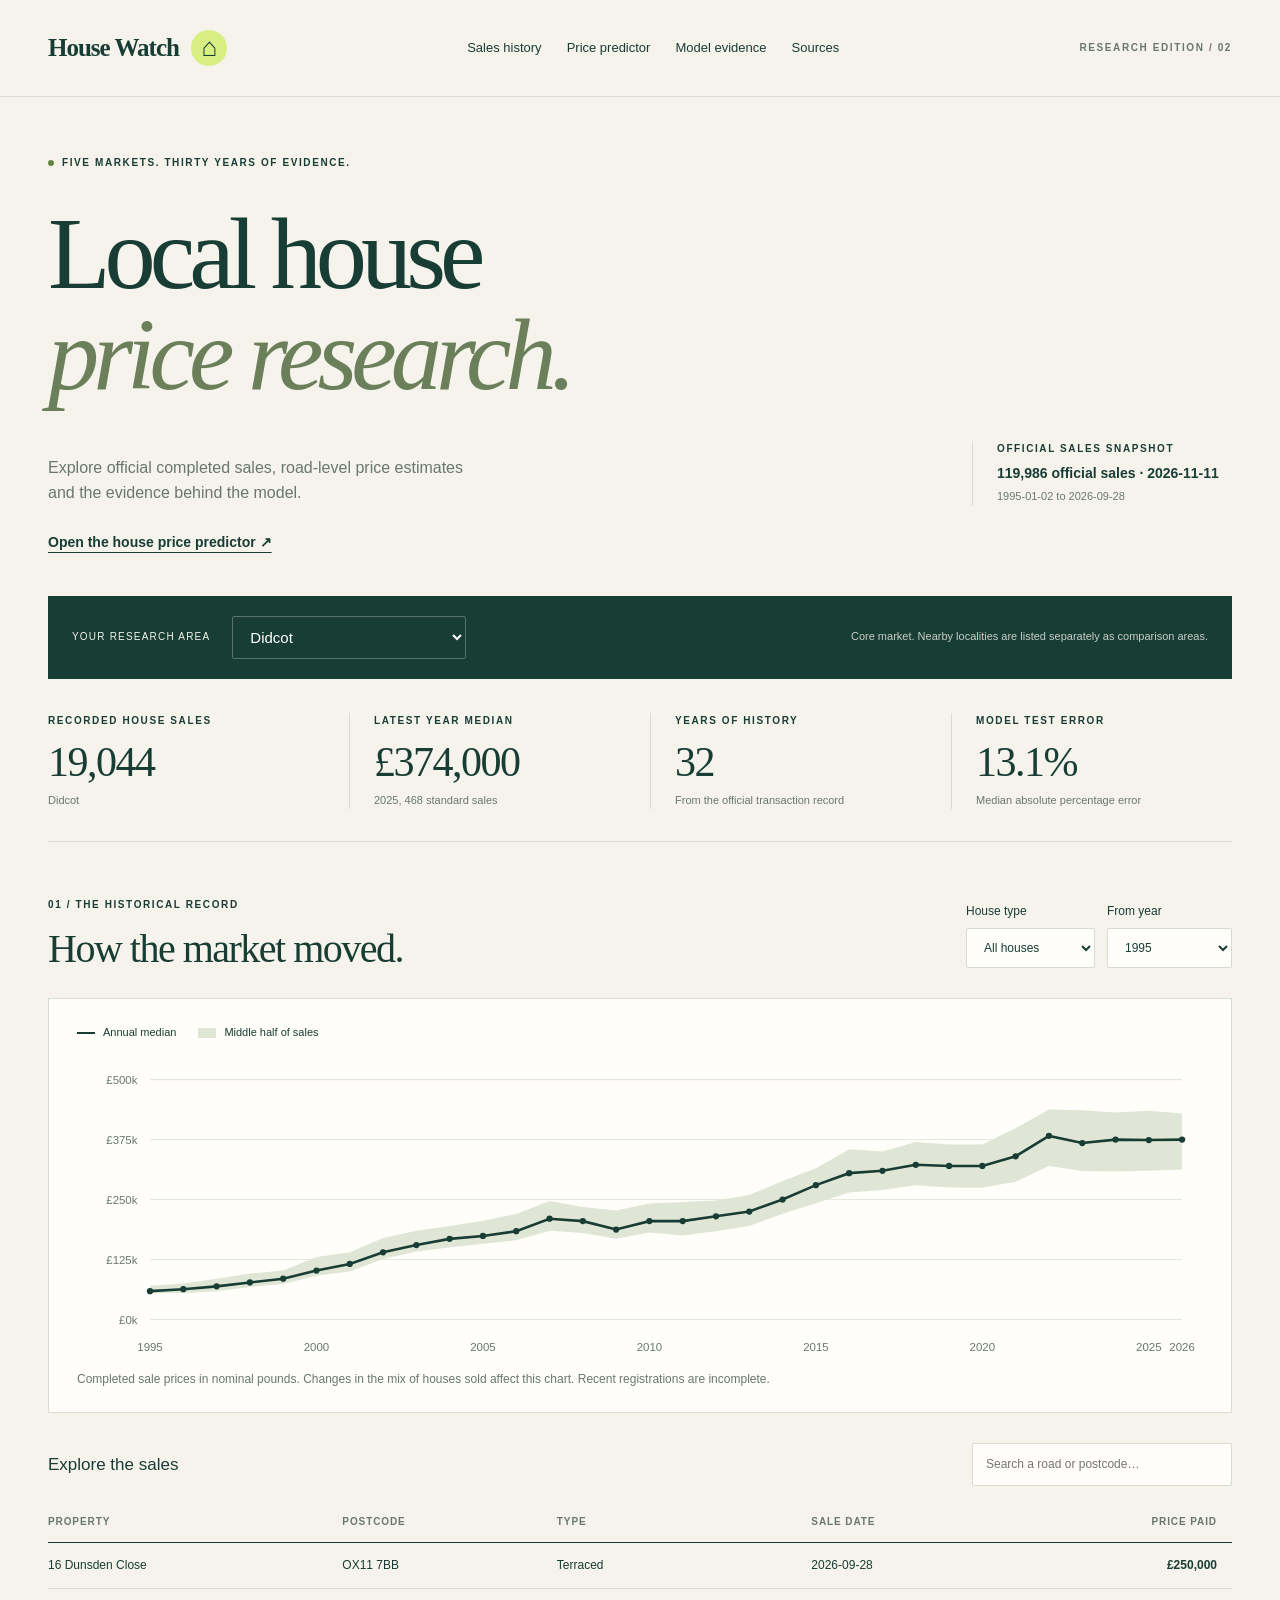
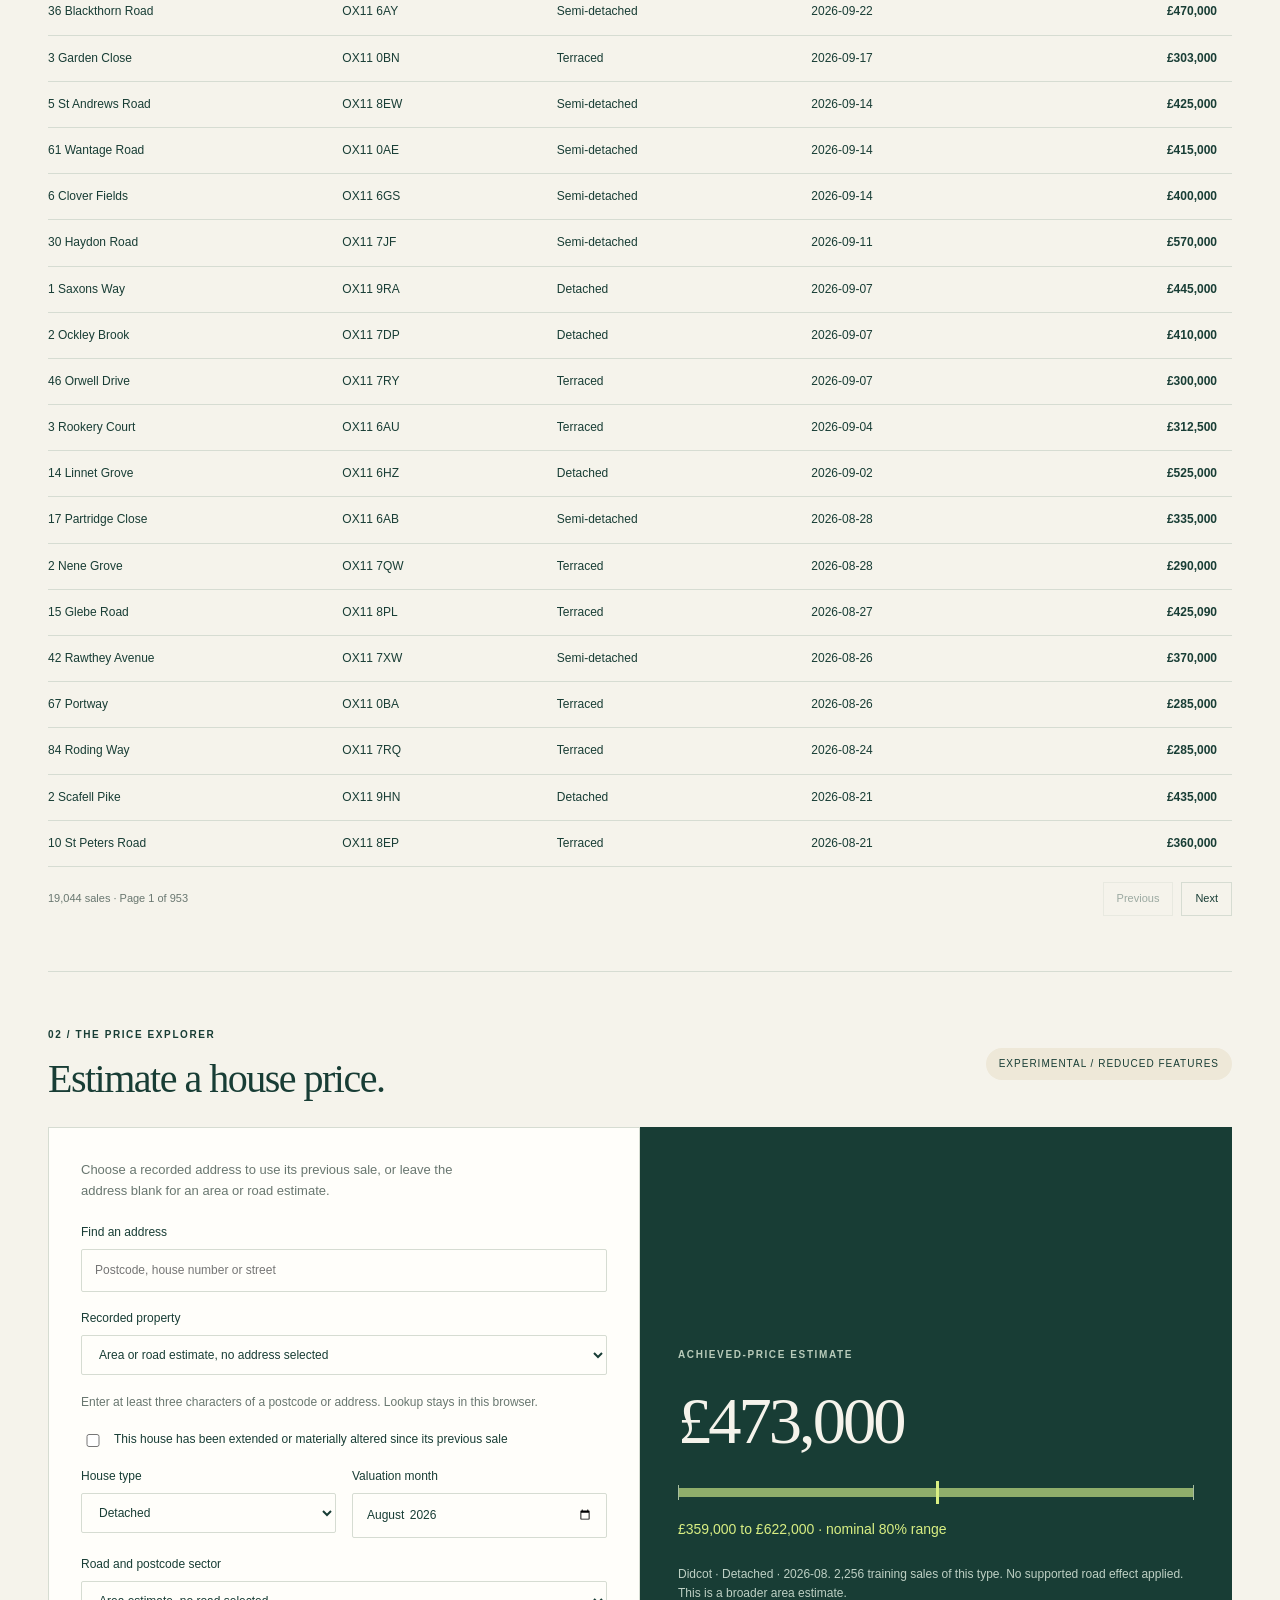
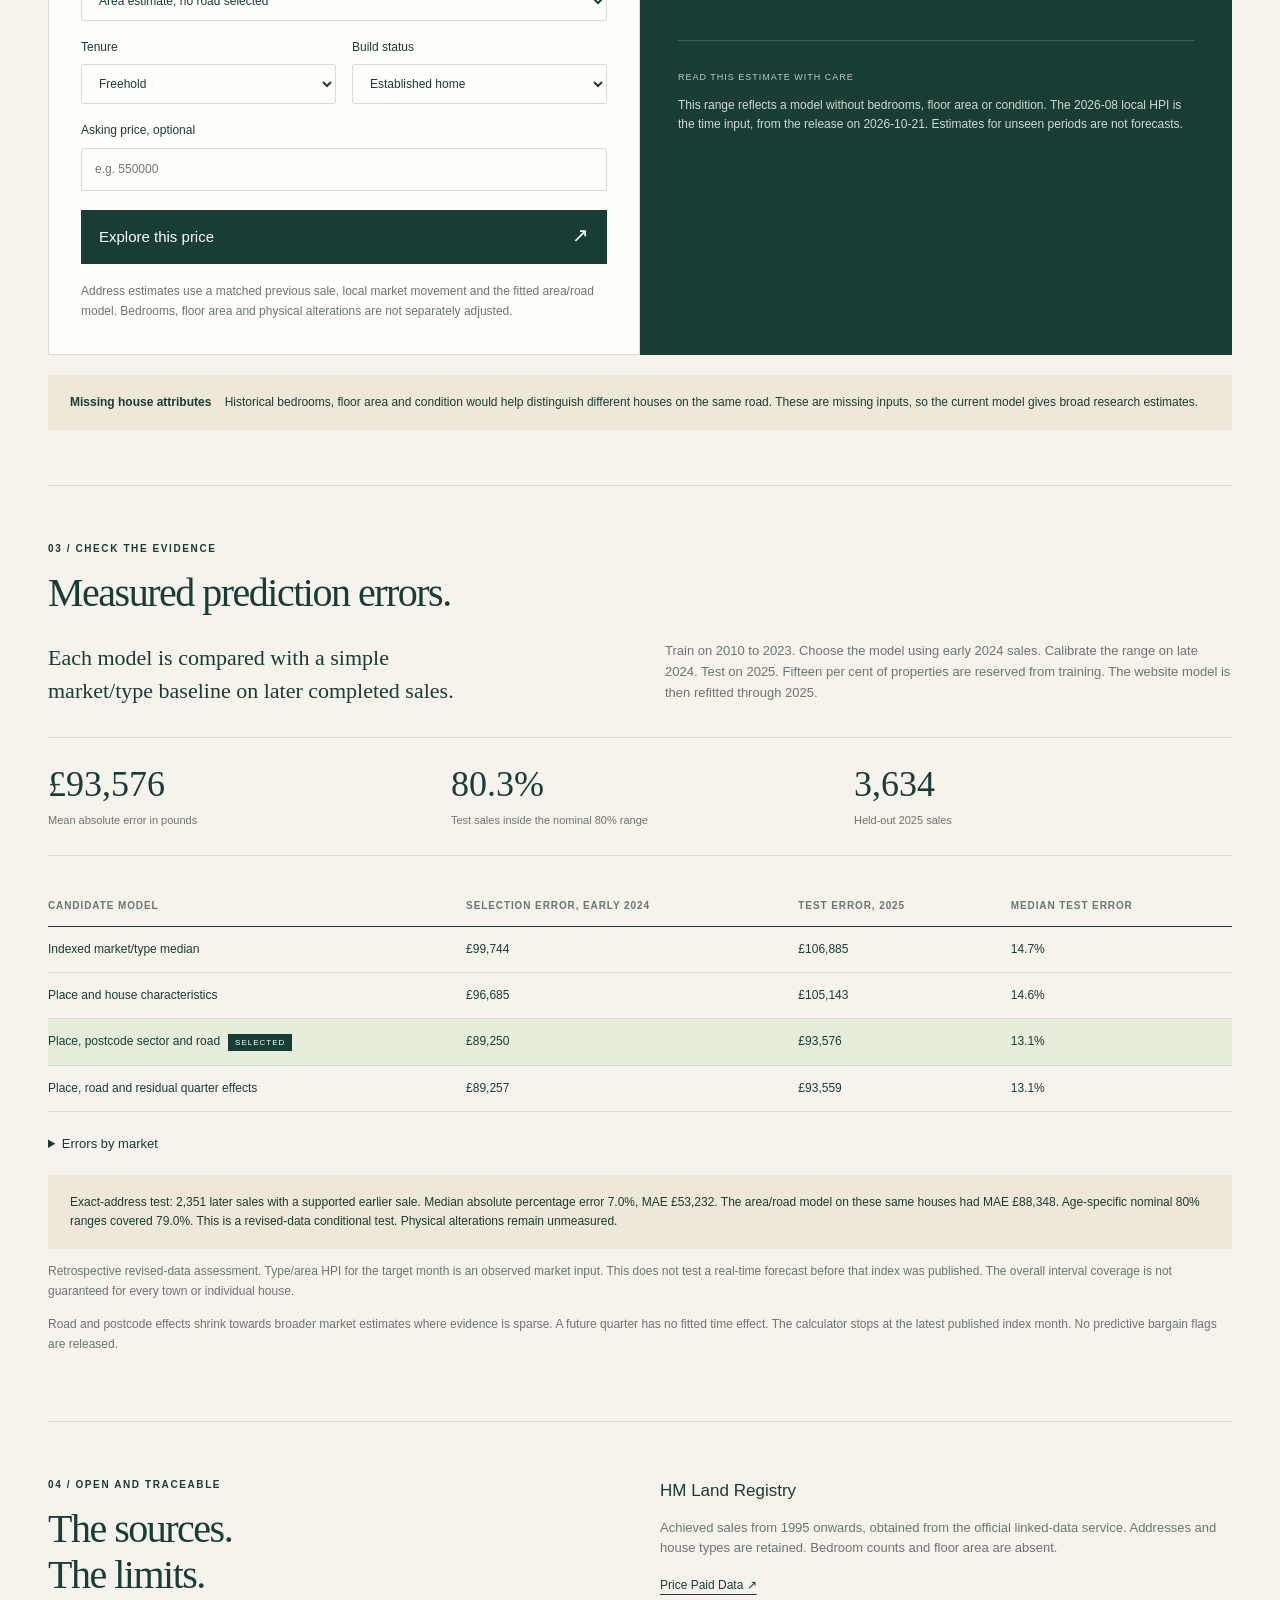
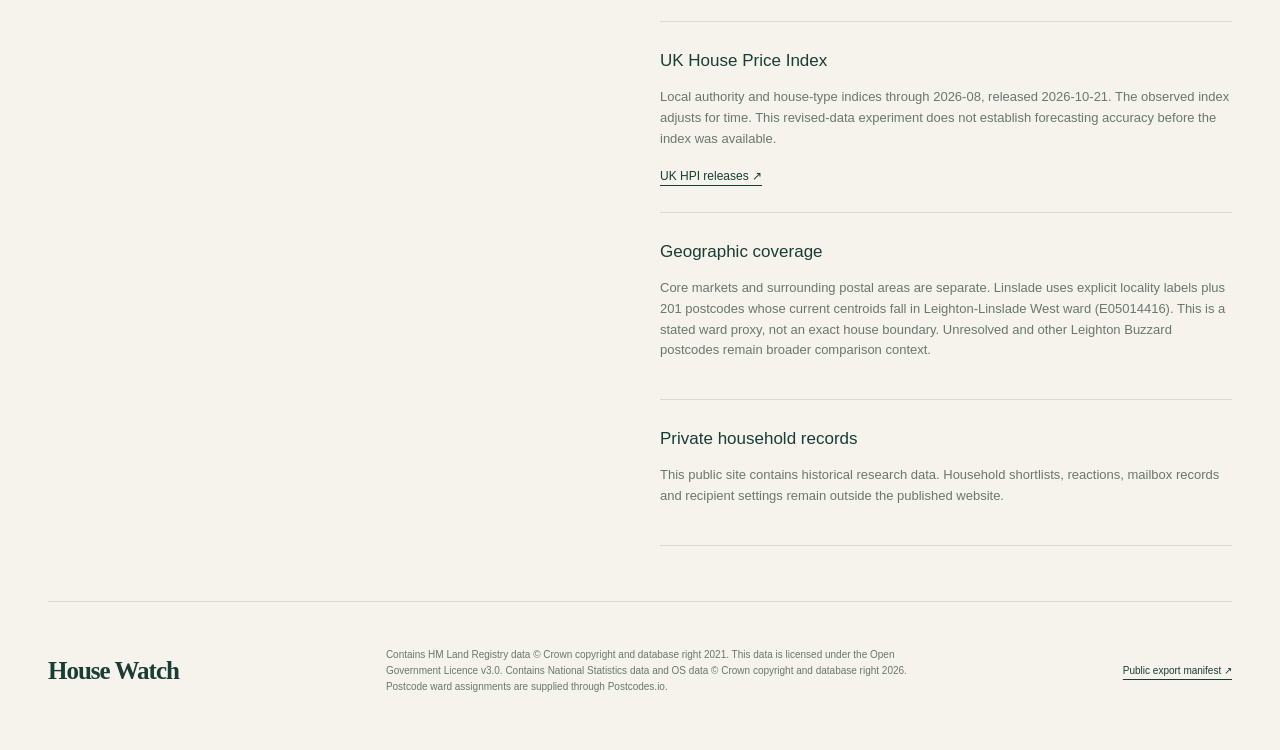
==== commit d21e95d3: "Add an exact-address predictor using tested prior-sale evidence" ====
--- a/docs/index.html
+++ b/docs/index.html
@@ -4,12 +4,12 @@
   <meta charset="utf-8"><meta name="viewport" content="width=device-width, initial-scale=1">
   <meta name="description" content="Explore thirty years of official house sales, local price patterns and tested price estimates across five commuter towns.">
   <meta name="referrer" content="no-referrer"><title>House Watch | Local price research</title>
-  <link rel="stylesheet" href="style.css"><script src="app.js" defer></script>
+  <link rel="stylesheet" href="style.css?v=address-20261111"><script src="app.js?v=address-20261111" defer></script>
 </head>
 <body>
-<header class="masthead"><a class="brand" href="#">House Watch<span class="brand-mark">⌂</span></a><nav aria-label="Main"><a href="#explore">Sales history</a><a href="#estimate">Price explorer</a><a href="#model">Model evidence</a><a href="#sources">Sources</a></nav><span class="edition">RESEARCH EDITION / 01</span></header>
+<header class="masthead"><a class="brand" href="#">House Watch<span class="brand-mark">⌂</span></a><nav aria-label="Main"><a href="#explore">Sales history</a><a href="#estimate">Price predictor</a><a href="#model">Model evidence</a><a href="#sources">Sources</a></nav><span class="edition">RESEARCH EDITION / 02</span></header>
 <main>
-  <section class="hero"><div class="eyebrow"><span class="dot"></span> FIVE MARKETS. THIRTY YEARS OF EVIDENCE.</div><h1>Local house<br><em>price research.</em></h1><div class="hero-bottom"><p>Explore official completed sales, road-level price estimates and the evidence behind the model.</p><div class="data-stamp"><span class="tiny-label">OFFICIAL SALES SNAPSHOT</span><strong id="snapshot">Loading research…</strong><span id="date-range">Preparing the historical record</span></div></div></section>
+  <section class="hero"><div class="eyebrow"><span class="dot"></span> FIVE MARKETS. THIRTY YEARS OF EVIDENCE.</div><h1>Local house<br><em>price research.</em></h1><div class="hero-bottom"><p>Explore official completed sales, road-level price estimates and the evidence behind the model.</p><div class="data-stamp"><span class="tiny-label">OFFICIAL SALES SNAPSHOT</span><strong id="snapshot">Loading research…</strong><span id="date-range">Preparing the historical record</span></div></div><a class="predictor-link" href="#estimate">Open the house price predictor ↗</a></section>
   <div id="load-error" class="notice" hidden></div>
   <section class="market-strip" aria-label="Choose a market"><label for="market">YOUR RESEARCH AREA</label><select id="market" disabled><option>Loading…</option></select><p id="market-description">Official completed sales. Household shortlists and reactions are excluded.</p></section>
   <section class="stats" aria-label="Dataset summary"><div><span class="tiny-label">RECORDED HOUSE SALES</span><strong id="sale-count">—</strong><span id="count-caption">Selected market</span></div><div><span class="tiny-label">LATEST YEAR MEDIAN</span><strong id="median">—</strong><span id="median-caption">Unadjusted sale mix</span></div><div><span class="tiny-label">YEARS OF HISTORY</span><strong id="history-years">—</strong><span>From the official transaction record</span></div><div><span class="tiny-label">MODEL TEST ERROR</span><strong id="test-error">—</strong><span>Median absolute percentage error</span></div></section>
@@ -17,15 +17,15 @@
     <div class="chart-card"><div class="chart-key"><span><i class="line-key"></i>Annual median</span><span><i class="band-key"></i>Middle half of sales</span></div><div id="trend" class="chart" role="img" aria-label="Annual achieved house prices"></div><p class="chart-foot">Completed sale prices in nominal pounds. Changes in the mix of houses sold affect this chart. Recent registrations are incomplete.</p></div>
     <div class="table-head"><h3>Explore the sales</h3><label class="search"><span class="sr-only">Search road or postcode</span><input id="sale-search" placeholder="Search a road or postcode…" type="search"></label></div><div class="table-wrap"><table><thead><tr><th>Property</th><th>Postcode</th><th>Type</th><th>Sale date</th><th class="numeric">Price paid</th></tr></thead><tbody id="sales-body"></tbody></table></div><div class="pagination"><span id="page-count"></span><div><button id="prev" class="subtle">Previous</button><button id="next" class="subtle">Next</button></div></div>
   </section>
-  <section id="estimate" class="section"><div class="section-title"><div><div class="eyebrow">02 / THE PRICE EXPLORER</div><h2>Put a price in context.</h2></div><span class="pill">EXPERIMENTAL / REDUCED FEATURES</span></div>
-    <div class="estimate-grid"><form id="price-form" class="form-card"><p class="form-intro">Estimate a typical achieved price for the selected area, road and house type.</p><div class="form-row"><label>House type<select id="estimate-type"><option value="D">Detached</option><option value="S">Semi-detached</option><option value="T">Terraced</option></select></label><label>Valuation month<input id="valuation-month" type="month" min="2010-01"></label></div><label>Road and postcode sector<select id="road"><option value="">Area estimate</option></select></label><div class="form-row"><label>Tenure<select id="tenure"><option value="F">Freehold</option><option value="L">Leasehold</option></select></label><label>Build status<select id="new-build"><option value="N">Established home</option><option value="Y">New build</option></select></label></div><label>Asking price, optional<input id="asking" type="number" min="1" step="1000" placeholder="e.g. 550000"></label><button type="submit" class="primary">Explore this price <span>↗</span></button><p class="small">This version uses location, road, type, tenure and build status, with a local house-price index for time. Bedrooms, floor area and condition are not yet included.</p></form>
-    <div id="estimate-result" class="result-card" aria-live="polite"><span class="tiny-label">ACHIEVED-PRICE ESTIMATE</span><strong id="estimate-price">—</strong><div class="range-graphic"><i></i><span></span><i></i></div><div id="estimate-range" class="range-label">Select a supported market</div><p id="estimate-context"></p><div id="ask-comparison" class="ask-comparison" hidden></div><div class="result-note"><span>READ THIS ESTIMATE WITH CARE</span><p id="estimate-warning">The range describes uncertainty across different houses. It is not a survey or a bedroom-specific valuation.</p></div></div></div>
+  <section id="estimate" class="section"><div class="section-title"><div><div class="eyebrow">02 / THE PRICE EXPLORER</div><h2>Estimate a house price.</h2></div><span class="pill">EXPERIMENTAL / REDUCED FEATURES</span></div>
+    <div class="estimate-grid"><form id="price-form" class="form-card"><p class="form-intro">Choose a recorded address to use its previous sale, or leave the address blank for an area or road estimate.</p><label>Find an address<input id="property-search" type="search" placeholder="Postcode, house number or street"></label><label>Recorded property<select id="property"><option value="">Area or road estimate, no address selected</option></select></label><p id="property-match-note" class="small">Enter a postcode or street to find a recorded house. This search stays in your browser.</p><label class="change-check"><input id="material-change" type="checkbox">This house has been extended or materially altered since its previous sale</label><div class="form-row"><label>House type<select id="estimate-type"><option value="D">Detached</option><option value="S">Semi-detached</option><option value="T">Terraced</option></select></label><label>Valuation month<input id="valuation-month" type="month" min="2010-01"></label></div><label>Road and postcode sector<select id="road"><option value="">Area estimate</option></select></label><div class="form-row"><label>Tenure<select id="tenure"><option value="F">Freehold</option><option value="L">Leasehold</option></select></label><label>Build status<select id="new-build"><option value="N">Established home</option><option value="Y">New build</option></select></label></div><label>Asking price, optional<input id="asking" type="number" min="1" step="1000" placeholder="e.g. 550000"></label><button type="submit" class="primary">Explore this price <span>↗</span></button><p class="small">Address estimates use a matched previous sale, local market movement and the fitted area/road model. Bedrooms, floor area and physical alterations are not separately adjusted.</p></form>
+    <div id="estimate-result" class="result-card" aria-live="polite"><span class="tiny-label">ACHIEVED-PRICE ESTIMATE</span><strong id="estimate-price">—</strong><div class="range-graphic"><i></i><span></span><i></i></div><div id="estimate-range" class="range-label">Select a supported market</div><p id="estimate-context"></p><div id="ask-comparison" class="ask-comparison" hidden></div><div id="address-breakdown" class="address-breakdown" hidden></div><div class="result-note"><span>READ THIS ESTIMATE WITH CARE</span><p id="estimate-warning">The range describes uncertainty across different houses. It is not a survey or a bedroom-specific valuation.</p></div></div></div>
     <div class="notice"><strong>Missing house attributes</strong> Historical bedrooms, floor area and condition would help distinguish different houses on the same road. These are missing inputs, so the current model gives broad research estimates.</div>
   </section>
   <section id="model" class="section"><div class="section-title"><div><div class="eyebrow">03 / CHECK THE EVIDENCE</div><h2>Measured prediction errors.</h2></div></div><div class="model-intro"><p>Each model is compared with a simple market/type baseline on later completed sales.</p><p id="model-design"></p></div><div class="model-stats"><div><strong id="mae">—</strong><span>Mean absolute error in pounds</span></div><div><strong id="coverage">—</strong><span>Test sales inside the nominal 80% range</span></div><div><strong id="test-n">—</strong><span>Held-out 2025 sales</span></div></div>
     <div class="table-wrap"><table><thead><tr><th>Candidate model</th><th>Selection error, early 2024</th><th>Test error, 2025</th><th>Median test error</th></tr></thead><tbody id="model-body"></tbody></table></div>
     <details><summary>Errors by market</summary><div class="table-wrap"><table><thead><tr><th>Market</th><th>Test sales</th><th>Mean absolute error</th><th>Median percentage error</th><th>Range coverage</th></tr></thead><tbody id="market-errors"></tbody></table></div></details>
-    <p class="small" id="model-caveat"></p><p class="small">Road and postcode effects shrink towards broader market estimates where evidence is sparse. A future quarter has no fitted time effect. The calculator stops at the latest published index month. No predictive bargain flags are released.</p>
+    <div id="address-evidence" class="notice" hidden></div><p class="small" id="model-caveat"></p><p class="small">Road and postcode effects shrink towards broader market estimates where evidence is sparse. A future quarter has no fitted time effect. The calculator stops at the latest published index month. No predictive bargain flags are released.</p>
   </section>
   <section id="sources" class="section sources"><div><div class="eyebrow">04 / OPEN AND TRACEABLE</div><h2>The sources.<br>The limits.</h2></div><div><article><h3>HM Land Registry</h3><p>Achieved sales from 1995 onwards, obtained from the official linked-data service. Addresses and house types are retained. Bedroom counts and floor area are absent.</p><a href="https://www.gov.uk/government/statistical-data-sets/price-paid-data-downloads">Price Paid Data ↗</a></article><article><h3>UK House Price Index</h3><p id="hpi-note"></p><a href="https://www.gov.uk/government/collections/uk-house-price-index-reports">UK HPI releases ↗</a></article><article><h3>Geographic coverage</h3><p id="geography-note"></p></article><article><h3>Private household records</h3><p>This public site contains historical research data. Household shortlists, reactions, mailbox records and recipient settings remain outside the published website.</p></article></div></section>
 </main><footer><a class="brand" href="#">House Watch</a><p>Contains HM Land Registry data © Crown copyright and database right 2021. This data is licensed under the Open Government Licence v3.0. Contains National Statistics data and OS data © Crown copyright and database right 2026. Postcode ward assignments are supplied through Postcodes.io.</p><a href="public-manifest.json">Public export manifest ↗</a></footer>
--- a/docs/style.css
+++ b/docs/style.css
@@ -1 +1,5 @@
 :root{--paper:#f5f3eb;--ink:#183d35;--muted:#697770;--line:#d6dcd2;--white:#fffefa;--accent:#d9ef83;--warm:#eee8d8;--serif:Georgia,'Times New Roman',serif}*{box-sizing:border-box}html{scroll-behavior:smooth;scroll-padding-top:30px}body{margin:0;background:var(--paper);color:var(--ink);font:15px/1.6 -apple-system,BlinkMacSystemFont,'Segoe UI',sans-serif}a{color:inherit;text-underline-offset:5px}button,input,select{font:inherit}button,a,input,select{touch-action:manipulation}button{cursor:pointer}button:disabled{opacity:.4;cursor:default}button:focus-visible,a:focus-visible,input:focus-visible,select:focus-visible{outline:3px solid #809e3a;outline-offset:3px}.masthead,main,footer{max-width:1328px;margin:auto}.masthead{display:flex;align-items:center;justify-content:space-between;padding:30px 48px;border-bottom:1px solid var(--line)}.brand{font:700 25px var(--serif);text-decoration:none;letter-spacing:-1px}.brand-mark{display:inline-flex;align-items:center;justify-content:center;background:var(--accent);border-radius:50%;font:26px var(--serif);width:36px;height:36px;margin-left:12px}nav{display:flex;gap:25px;font-size:13px}nav a{text-decoration:none}.edition,.eyebrow,.tiny-label{font-size:10px;letter-spacing:1.6px;font-weight:650}.edition{color:var(--muted)}main{padding:0 48px}.hero{padding:58px 0 42px}.eyebrow{display:flex;align-items:center;gap:8px}.dot{height:6px;width:6px;background:#648342;border-radius:50%}h1{font:clamp(60px,8vw,108px)/.99 var(--serif);font-weight:400;letter-spacing:-6px;margin:32px 0 35px}h1 em{font-weight:400;color:#6b805a}.hero-bottom{display:flex;align-items:flex-end;justify-content:space-between;gap:40px}.hero-bottom>p{font-size:16px;max-width:435px;margin:0;color:var(--muted)}.data-stamp{display:flex;flex-direction:column;border-left:1px solid var(--line);padding-left:24px;min-width:260px}.data-stamp strong{font-size:14px;margin-top:5px}.data-stamp>span:last-child{font-size:11px;color:var(--muted);margin-top:4px}.market-strip{display:flex;align-items:center;gap:22px;background:var(--ink);color:var(--paper);padding:20px 24px}.market-strip label{font-size:10px;letter-spacing:1.2px;white-space:nowrap}.market-strip select{background:var(--ink);color:var(--white);border:1px solid #587369;max-width:240px;min-width:160px}.market-strip p{margin:0 0 0 auto;font-size:11px;max-width:380px;opacity:.8}.stats{display:grid;grid-template-columns:repeat(4,1fr);border-bottom:1px solid var(--line);padding:34px 0 32px;gap:20px}.stats>div{display:flex;flex-direction:column;padding-left:24px;border-left:1px solid var(--line)}.stats>div:first-child{padding-left:0;border:0}.stats strong{font:42px var(--serif);letter-spacing:-1.5px;margin:9px 0 6px}.stats>div>span:last-child{font-size:11px;color:var(--muted)}.section{padding:55px 0;border-bottom:1px solid var(--line)}.section-title{display:flex;align-items:center;justify-content:space-between;gap:24px;margin-bottom:26px}h2{font:40px/1.14 var(--serif);font-weight:400;letter-spacing:-1.5px;margin:13px 0 0}h3{font-size:17px;font-weight:500;margin:0}.filters{display:flex;gap:12px}label{display:flex;flex-direction:column;font-size:12px;gap:7px}input,select{background:var(--white);border:1px solid var(--line);color:var(--ink);padding:11px 13px;border-radius:2px;min-width:0}.filters select{min-width:125px}.chart-card{background:var(--white);border:1px solid var(--line);padding:25px 28px 15px}.chart-key{display:flex;gap:22px;font-size:11px}.chart-key span{display:flex;align-items:center;gap:8px}.line-key{width:18px;border-top:2px solid var(--ink)}.band-key{width:18px;height:10px;background:#e0e6d5}.chart{width:100%;margin-top:22px;min-height:240px}.chart svg{display:block;width:100%;height:auto}.chart-foot,.small{font-size:12px;color:var(--muted);line-height:1.7}.chart-foot{margin:8px 0}.table-head{display:flex;align-items:center;justify-content:space-between;margin:30px 0 16px}.search input{width:260px}.table-wrap{overflow:auto}table{border-collapse:collapse;width:100%;text-align:left;white-space:nowrap;font-size:12px}th{font-size:10px;text-transform:uppercase;letter-spacing:.9px;color:var(--muted);font-weight:600;padding:12px 15px;border-bottom:1px solid var(--ink)}td{padding:13px 15px;border-bottom:1px solid var(--line)}th:first-child,td:first-child{padding-left:0}.numeric{text-align:right}td.numeric{font-weight:600;font-variant-numeric:tabular-nums}.pagination{display:flex;justify-content:space-between;align-items:center;margin-top:15px;font-size:11px;color:var(--muted)}.subtle{background:transparent;border:1px solid var(--line);padding:7px 13px;color:var(--ink);margin-left:8px;font-size:11px}.pill{font-size:10px;letter-spacing:1px;background:var(--warm);padding:8px 13px;border-radius:20px;white-space:nowrap}.estimate-grid{display:grid;grid-template-columns:1fr 1fr}.form-card{background:var(--white);padding:32px;border:1px solid var(--line);display:flex;flex-direction:column;gap:17px}.form-intro{margin:0 0 4px;color:var(--muted);font-size:13px;max-width:380px}.form-row{display:grid;grid-template-columns:1fr 1fr;gap:16px}.primary{display:flex;justify-content:space-between;background:var(--ink);color:white;border:0;padding:15px 18px;text-align:left;margin-top:2px}.primary span{font-size:20px;line-height:1}.form-card .small{margin:0}.result-card{background:var(--ink);color:var(--paper);padding:40px 38px;display:flex;flex-direction:column;justify-content:center}.result-card>.tiny-label{color:#b8cbba}.result-card>strong{font:clamp(45px,5.2vw,76px) var(--serif);letter-spacing:-3px;margin:20px 0}.range-graphic{height:27px;display:flex;align-items:center;gap:0}.range-graphic>span{flex:1;background:#8fae6b;height:9px;position:relative}.range-graphic>span:after{content:'';position:absolute;top:-7px;bottom:-7px;left:50%;width:3px;background:var(--accent)}.range-graphic i{height:15px;width:1px;background:#a7bd9f}.range-label{color:var(--accent);font-size:14px;margin:12px 0}.result-card>p{font-size:12px;color:#bed0c4}.result-note{border-top:1px solid #466157;padding-top:22px;margin-top:25px}.result-note>span{font-size:9px;letter-spacing:1px;color:#bdc9b8}.result-note p{font-size:12px;margin:9px 0 0;color:#d0dacd}.ask-comparison{padding:15px;background:#294d40;font-size:14px}.notice{background:var(--warm);padding:18px 22px;font-size:12px;margin-top:20px}.notice strong{margin-right:10px}.model-intro{display:grid;grid-template-columns:1fr 1fr;gap:50px}.model-intro p{margin:0;color:var(--muted);font-size:13px}.model-intro>p:first-child{font:22px/1.5 var(--serif);color:var(--ink);max-width:430px}.model-stats{display:grid;grid-template-columns:repeat(3,1fr);gap:25px;margin:30px 0;padding:25px 0;border-block:1px solid var(--line)}.model-stats>div{display:flex;flex-direction:column}.model-stats strong{font:36px var(--serif)}.model-stats span{font-size:11px;color:var(--muted);margin-top:7px}.selected-model{background:#e6edda}.selected-label{font-size:8px;padding:4px 7px;background:var(--ink);color:white;margin-left:8px;letter-spacing:1px}details{margin-top:22px}summary{cursor:pointer;font-size:13px}.sources{display:grid;grid-template-columns:1fr 1fr;gap:40px}.sources article{padding-bottom:25px;margin-bottom:25px;border-bottom:1px solid var(--line)}.sources article:last-child{margin-bottom:0}.sources article p{font-size:13px;color:var(--muted)}.sources article a{font-size:12px}footer{display:flex;align-items:center;justify-content:space-between;gap:30px;padding:35px 48px 45px}footer p{font-size:10px;color:var(--muted);max-width:530px}footer>a:last-child{font-size:10px;white-space:nowrap}.sr-only{position:absolute;width:1px;height:1px;overflow:hidden;clip:rect(0,0,0,0)}[hidden]{display:none!important}@media(max-width:850px){.masthead{padding:22px 24px}.edition{display:none}main{padding:0 24px}nav{gap:14px;font-size:11px}.hero{padding-top:40px}h1{letter-spacing:-4px}.market-strip{flex-wrap:wrap;gap:14px}.market-strip p{margin:0;max-width:none;width:100%}.stats{grid-template-columns:1fr 1fr;gap:28px}.stats>div:nth-child(3){padding-left:0;border:0}.stats strong{font-size:36px}.section-title{align-items:flex-start;flex-direction:column}h2{font-size:35px}.estimate-grid{grid-template-columns:1fr}.result-card{min-height:370px}.model-intro{gap:20px}.sources{grid-template-columns:1fr;gap:25px}footer{padding:30px 24px;flex-wrap:wrap}.chart-card{padding:20px 15px}.chart{min-height:180px}}@media(max-width:480px){nav a:nth-child(3),nav a:nth-child(4){display:none}.brand{font-size:22px}.brand-mark{width:30px;height:30px;margin-left:7px}.hero-bottom{display:block}.data-stamp{margin-top:25px;padding-left:15px}.hero-bottom>p{font-size:14px}.eyebrow{font-size:8px;letter-spacing:1.2px}h1{font-size:58px;letter-spacing:-3px}.tiny-label{font-size:8px;letter-spacing:1px}.stats{gap:24px 12px}.stats strong{font-size:31px}.stats>div{padding-left:15px}.stats>div>span:last-child{font-size:10px}.table-head{align-items:flex-start;flex-direction:column;gap:12px}.search,.search input{width:100%}.form-card{padding:23px}.form-row{gap:10px}.result-card{padding:30px 24px}.model-intro{grid-template-columns:1fr}.model-stats{grid-template-columns:1fr;gap:20px}.model-stats>div{border-bottom:1px solid var(--line);padding-bottom:15px}.chart-key{gap:12px;font-size:9px}.market-strip{padding:17px}.market-strip select{max-width:100%;width:100%}}
+
+.change-check{display:flex;flex-direction:row;align-items:flex-start;gap:10px;font-size:12px}.change-check input{flex:0 0 auto;min-width:16px;margin-top:4px}.address-breakdown{margin-top:16px;padding-top:16px;border-top:1px solid #587369;font-size:12px}.address-breakdown dl{margin:10px 0 0}.address-breakdown dl>div{display:flex;justify-content:space-between;gap:12px;padding:7px 0;border-bottom:1px solid #36584b}.address-breakdown dt{color:#ced8cc}.address-breakdown dd{margin:0;text-align:right;font-variant-numeric:tabular-nums}.address-breakdown strong{font-size:11px;letter-spacing:.8px}.address-breakdown p{color:#ced8cc;font-size:11px}
+
+.predictor-link{display:inline-block;margin-top:25px;font-size:14px;font-weight:600;text-decoration-thickness:1px}
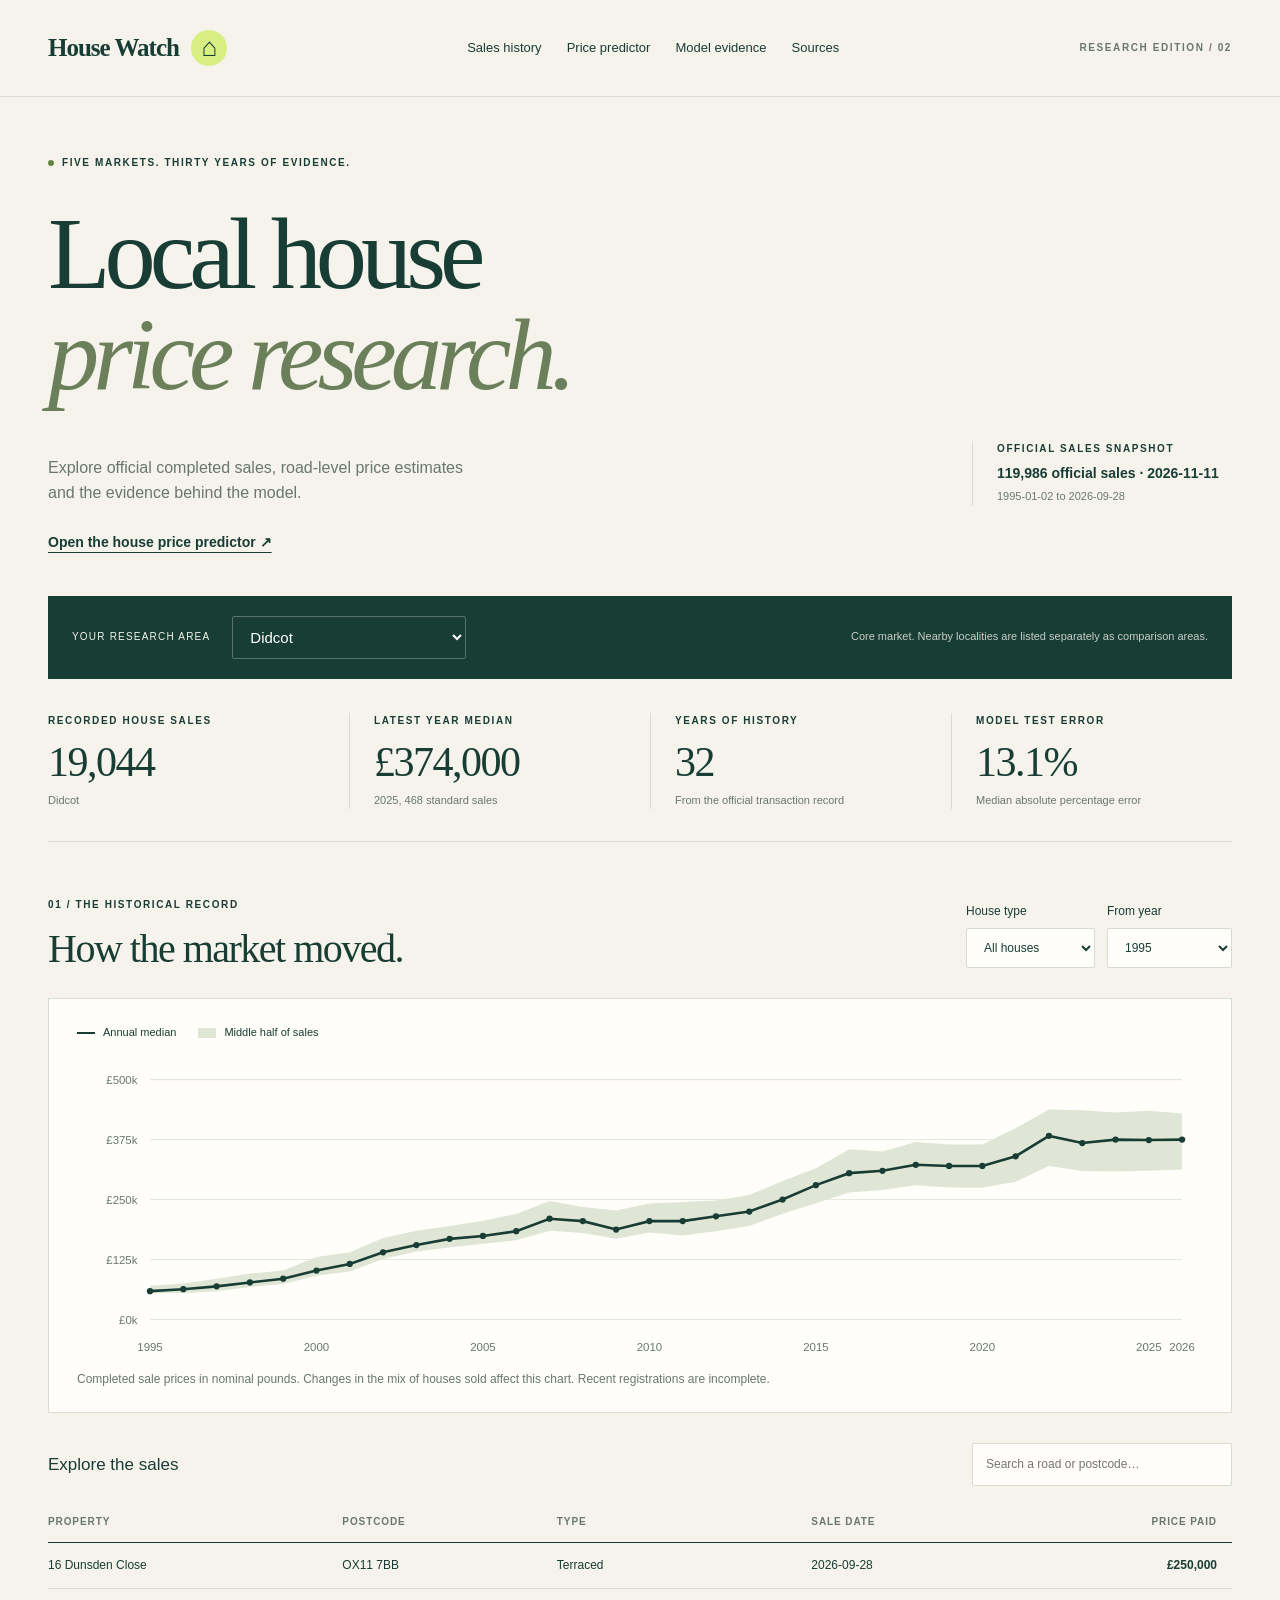
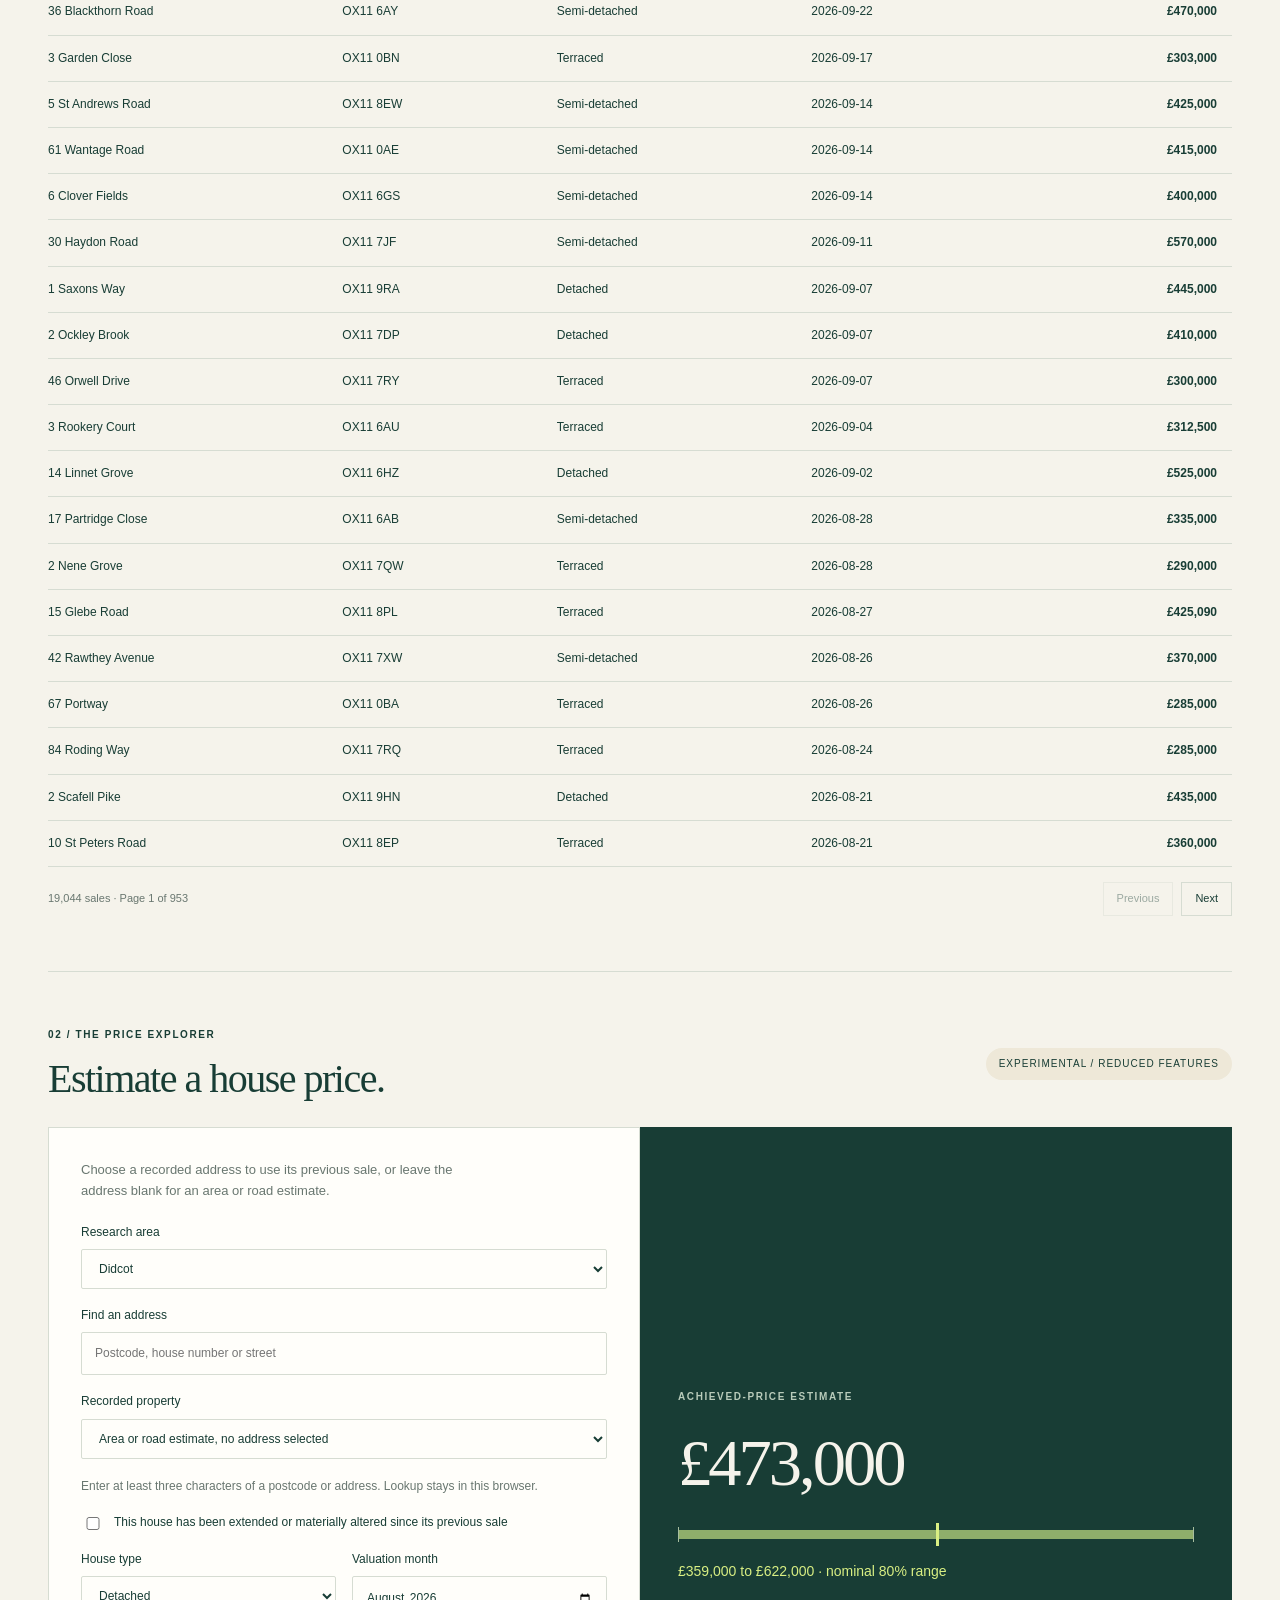
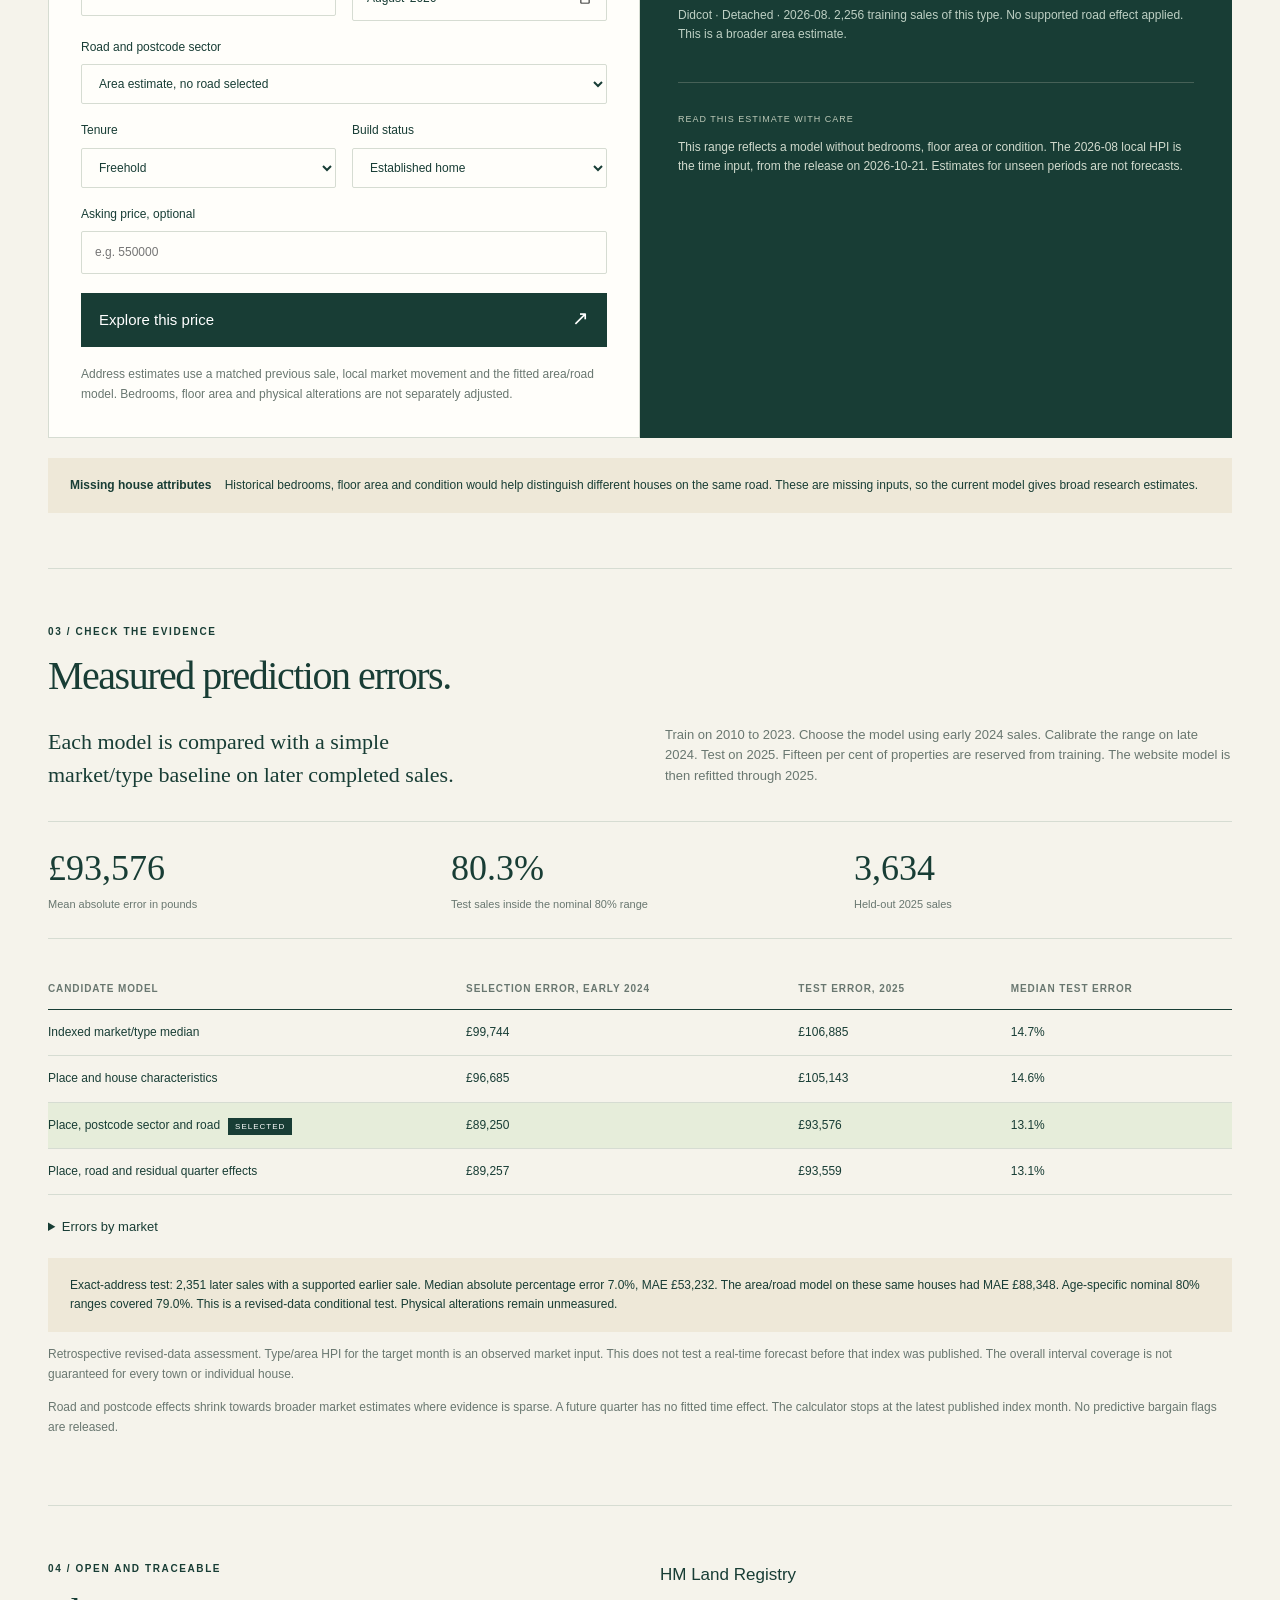
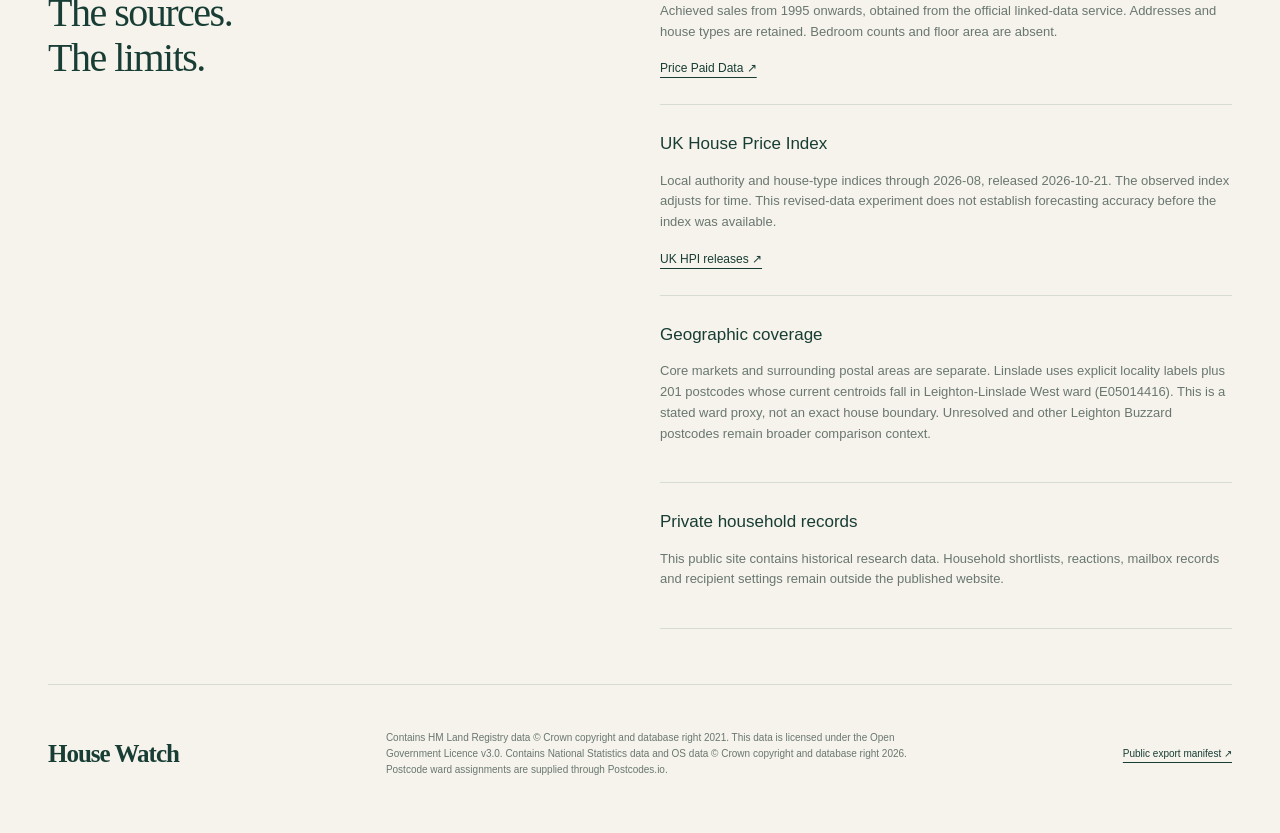
==== commit 57415b90: "Keep area selection inside the address predictor" ====
--- a/docs/index.html
+++ b/docs/index.html
@@ -18,7 +18,7 @@
     <div class="table-head"><h3>Explore the sales</h3><label class="search"><span class="sr-only">Search road or postcode</span><input id="sale-search" placeholder="Search a road or postcode…" type="search"></label></div><div class="table-wrap"><table><thead><tr><th>Property</th><th>Postcode</th><th>Type</th><th>Sale date</th><th class="numeric">Price paid</th></tr></thead><tbody id="sales-body"></tbody></table></div><div class="pagination"><span id="page-count"></span><div><button id="prev" class="subtle">Previous</button><button id="next" class="subtle">Next</button></div></div>
   </section>
   <section id="estimate" class="section"><div class="section-title"><div><div class="eyebrow">02 / THE PRICE EXPLORER</div><h2>Estimate a house price.</h2></div><span class="pill">EXPERIMENTAL / REDUCED FEATURES</span></div>
-    <div class="estimate-grid"><form id="price-form" class="form-card"><p class="form-intro">Choose a recorded address to use its previous sale, or leave the address blank for an area or road estimate.</p><label>Find an address<input id="property-search" type="search" placeholder="Postcode, house number or street"></label><label>Recorded property<select id="property"><option value="">Area or road estimate, no address selected</option></select></label><p id="property-match-note" class="small">Enter a postcode or street to find a recorded house. This search stays in your browser.</p><label class="change-check"><input id="material-change" type="checkbox">This house has been extended or materially altered since its previous sale</label><div class="form-row"><label>House type<select id="estimate-type"><option value="D">Detached</option><option value="S">Semi-detached</option><option value="T">Terraced</option></select></label><label>Valuation month<input id="valuation-month" type="month" min="2010-01"></label></div><label>Road and postcode sector<select id="road"><option value="">Area estimate</option></select></label><div class="form-row"><label>Tenure<select id="tenure"><option value="F">Freehold</option><option value="L">Leasehold</option></select></label><label>Build status<select id="new-build"><option value="N">Established home</option><option value="Y">New build</option></select></label></div><label>Asking price, optional<input id="asking" type="number" min="1" step="1000" placeholder="e.g. 550000"></label><button type="submit" class="primary">Explore this price <span>↗</span></button><p class="small">Address estimates use a matched previous sale, local market movement and the fitted area/road model. Bedrooms, floor area and physical alterations are not separately adjusted.</p></form>
+    <div class="estimate-grid"><form id="price-form" class="form-card"><p class="form-intro">Choose a recorded address to use its previous sale, or leave the address blank for an area or road estimate.</p><label>Research area<select id="predictor-market" disabled><option>Loading…</option></select></label><label>Find an address<input id="property-search" type="search" placeholder="Postcode, house number or street"></label><label>Recorded property<select id="property"><option value="">Area or road estimate, no address selected</option></select></label><p id="property-match-note" class="small">Enter a postcode or street to find a recorded house. This search stays in your browser.</p><label class="change-check"><input id="material-change" type="checkbox">This house has been extended or materially altered since its previous sale</label><div class="form-row"><label>House type<select id="estimate-type"><option value="D">Detached</option><option value="S">Semi-detached</option><option value="T">Terraced</option></select></label><label>Valuation month<input id="valuation-month" type="month" min="2010-01"></label></div><label>Road and postcode sector<select id="road"><option value="">Area estimate</option></select></label><div class="form-row"><label>Tenure<select id="tenure"><option value="F">Freehold</option><option value="L">Leasehold</option></select></label><label>Build status<select id="new-build"><option value="N">Established home</option><option value="Y">New build</option></select></label></div><label>Asking price, optional<input id="asking" type="number" min="1" step="1000" placeholder="e.g. 550000"></label><button type="submit" class="primary">Explore this price <span>↗</span></button><p class="small">Address estimates use a matched previous sale, local market movement and the fitted area/road model. Bedrooms, floor area and physical alterations are not separately adjusted.</p></form>
     <div id="estimate-result" class="result-card" aria-live="polite"><span class="tiny-label">ACHIEVED-PRICE ESTIMATE</span><strong id="estimate-price">—</strong><div class="range-graphic"><i></i><span></span><i></i></div><div id="estimate-range" class="range-label">Select a supported market</div><p id="estimate-context"></p><div id="ask-comparison" class="ask-comparison" hidden></div><div id="address-breakdown" class="address-breakdown" hidden></div><div class="result-note"><span>READ THIS ESTIMATE WITH CARE</span><p id="estimate-warning">The range describes uncertainty across different houses. It is not a survey or a bedroom-specific valuation.</p></div></div></div>
     <div class="notice"><strong>Missing house attributes</strong> Historical bedrooms, floor area and condition would help distinguish different houses on the same road. These are missing inputs, so the current model gives broad research estimates.</div>
   </section>
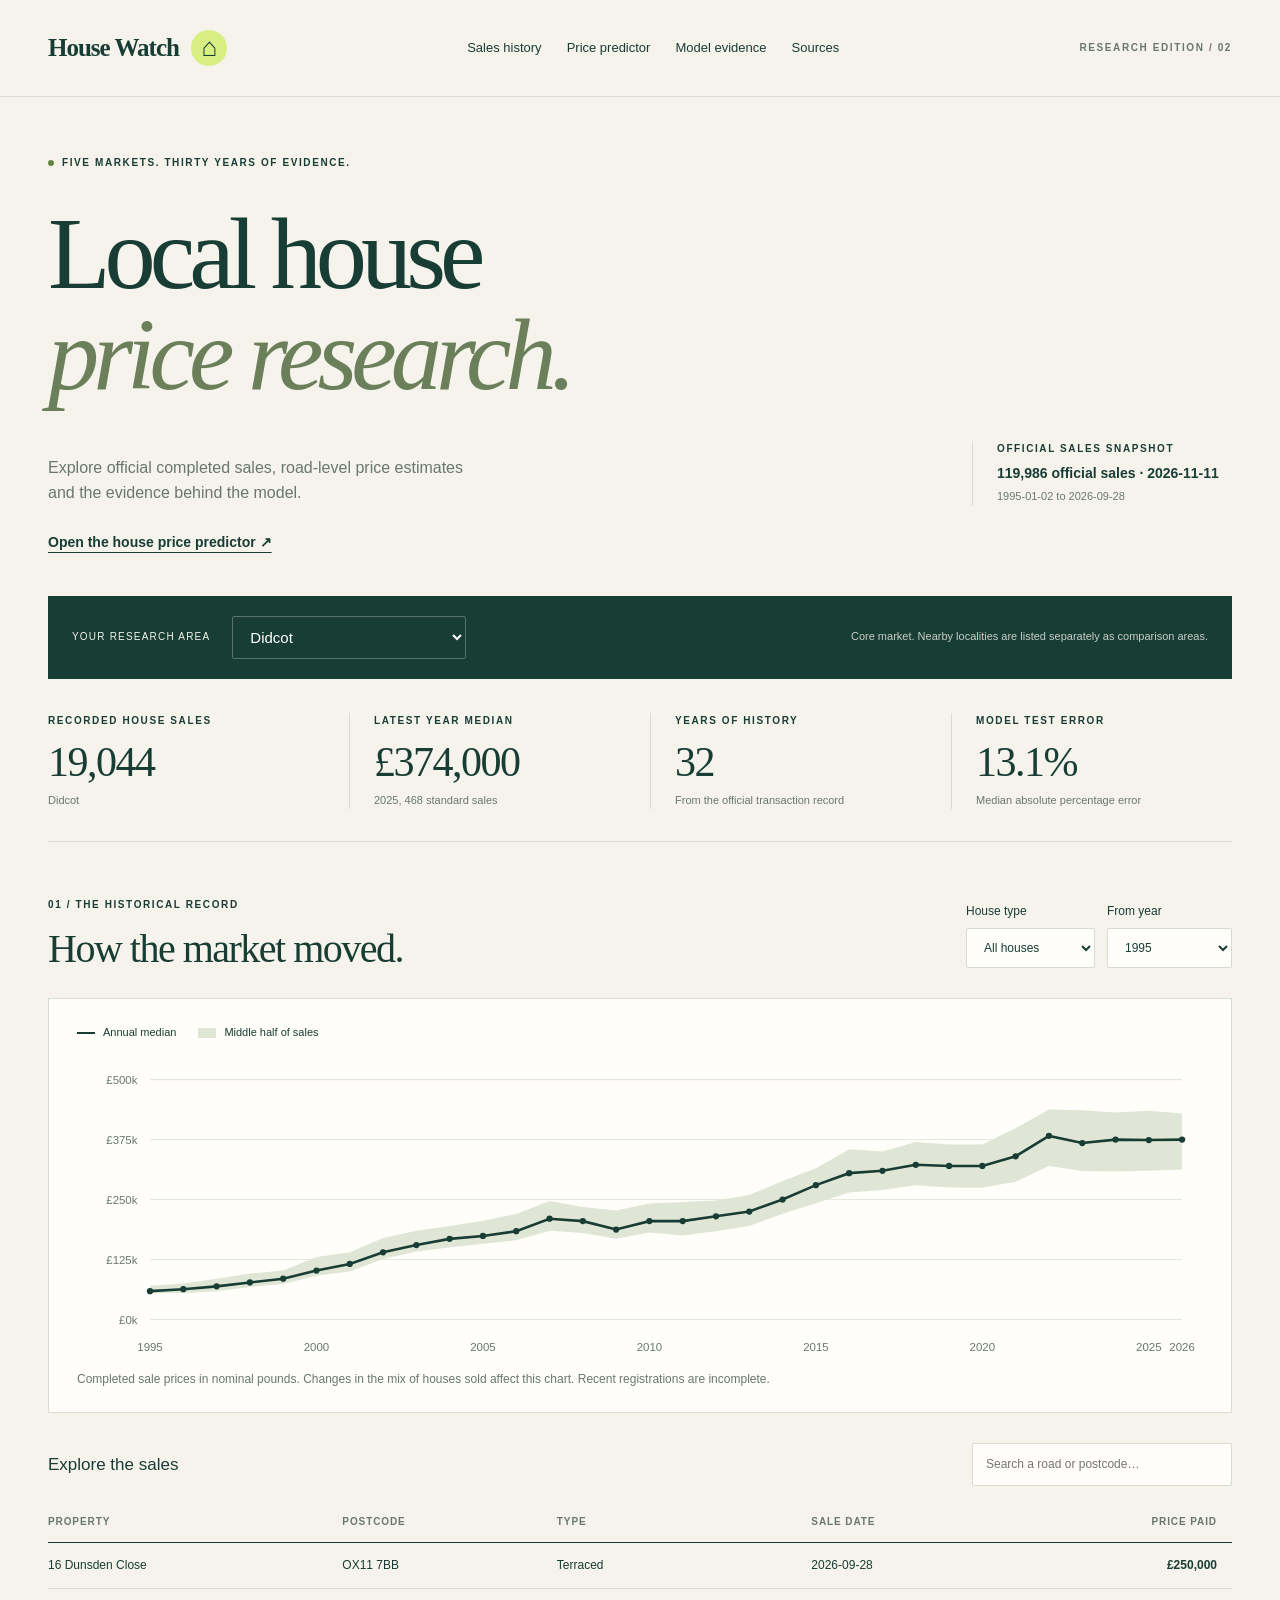
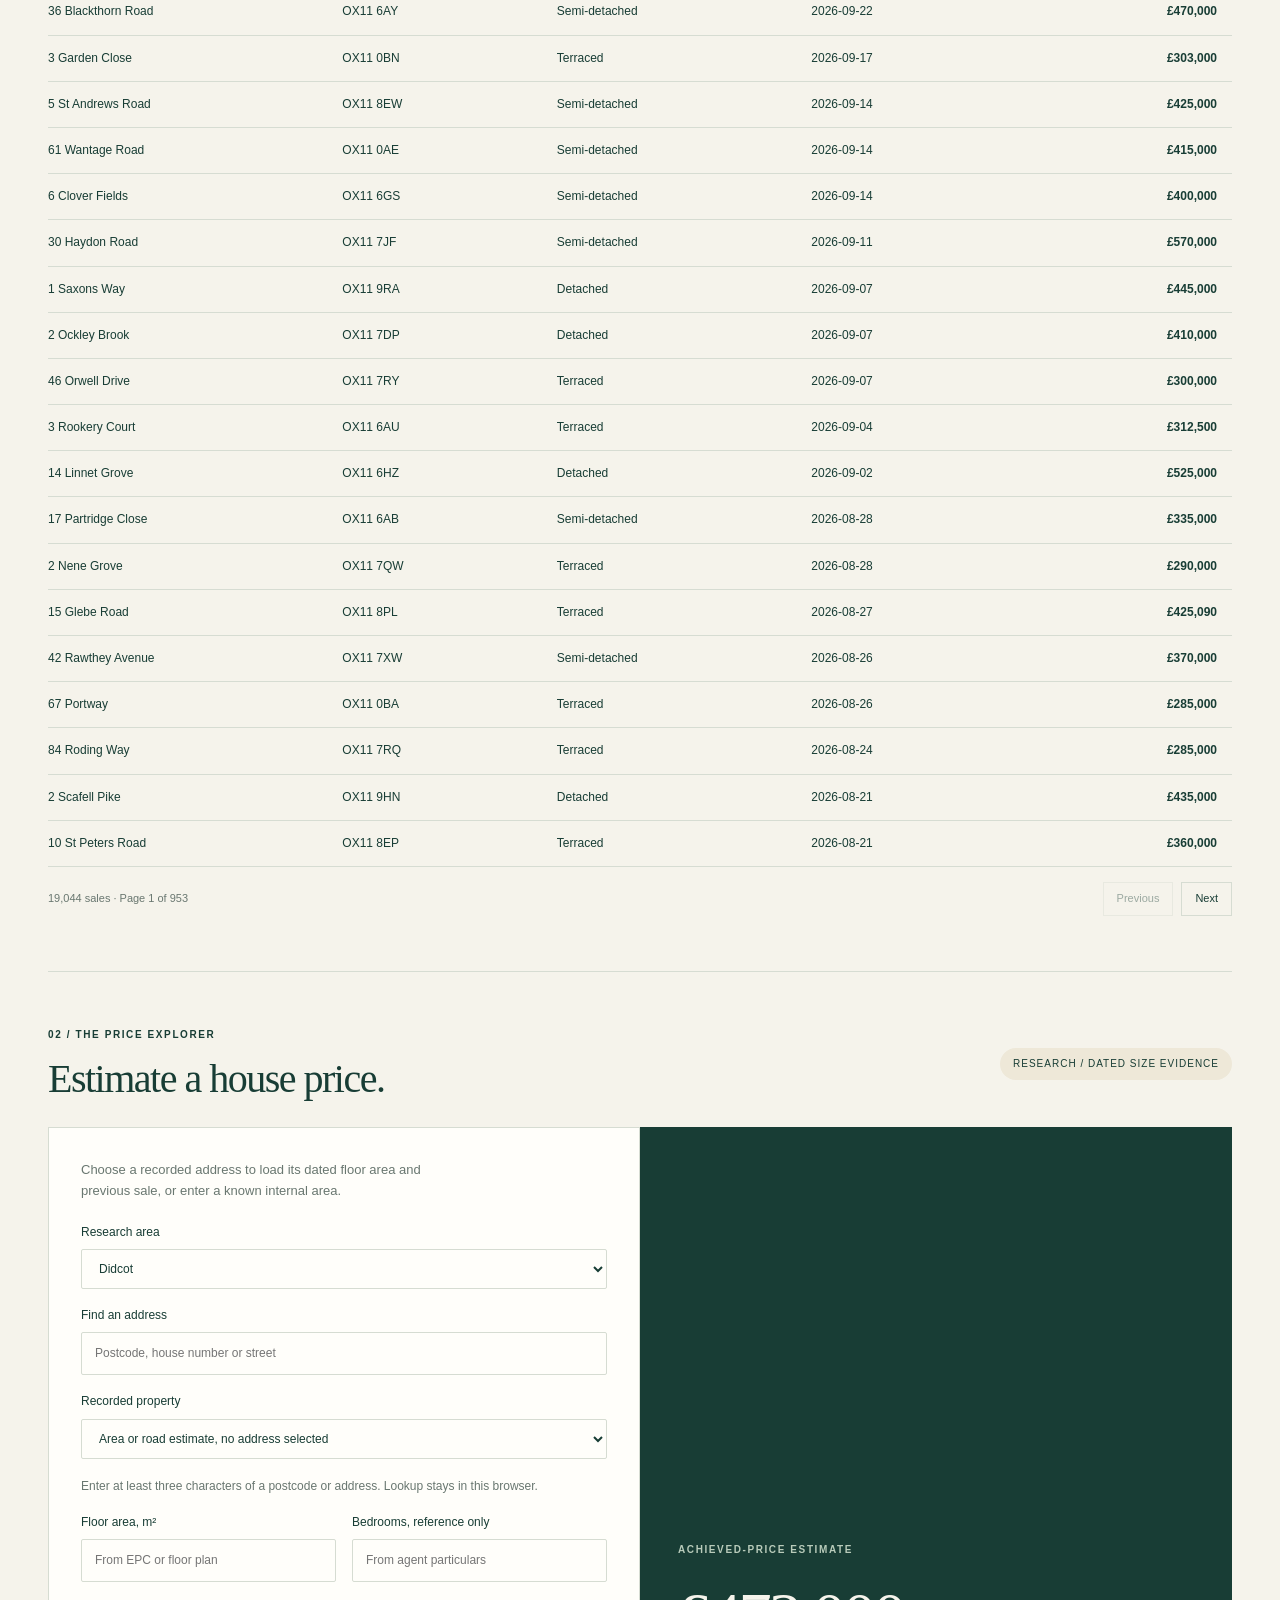
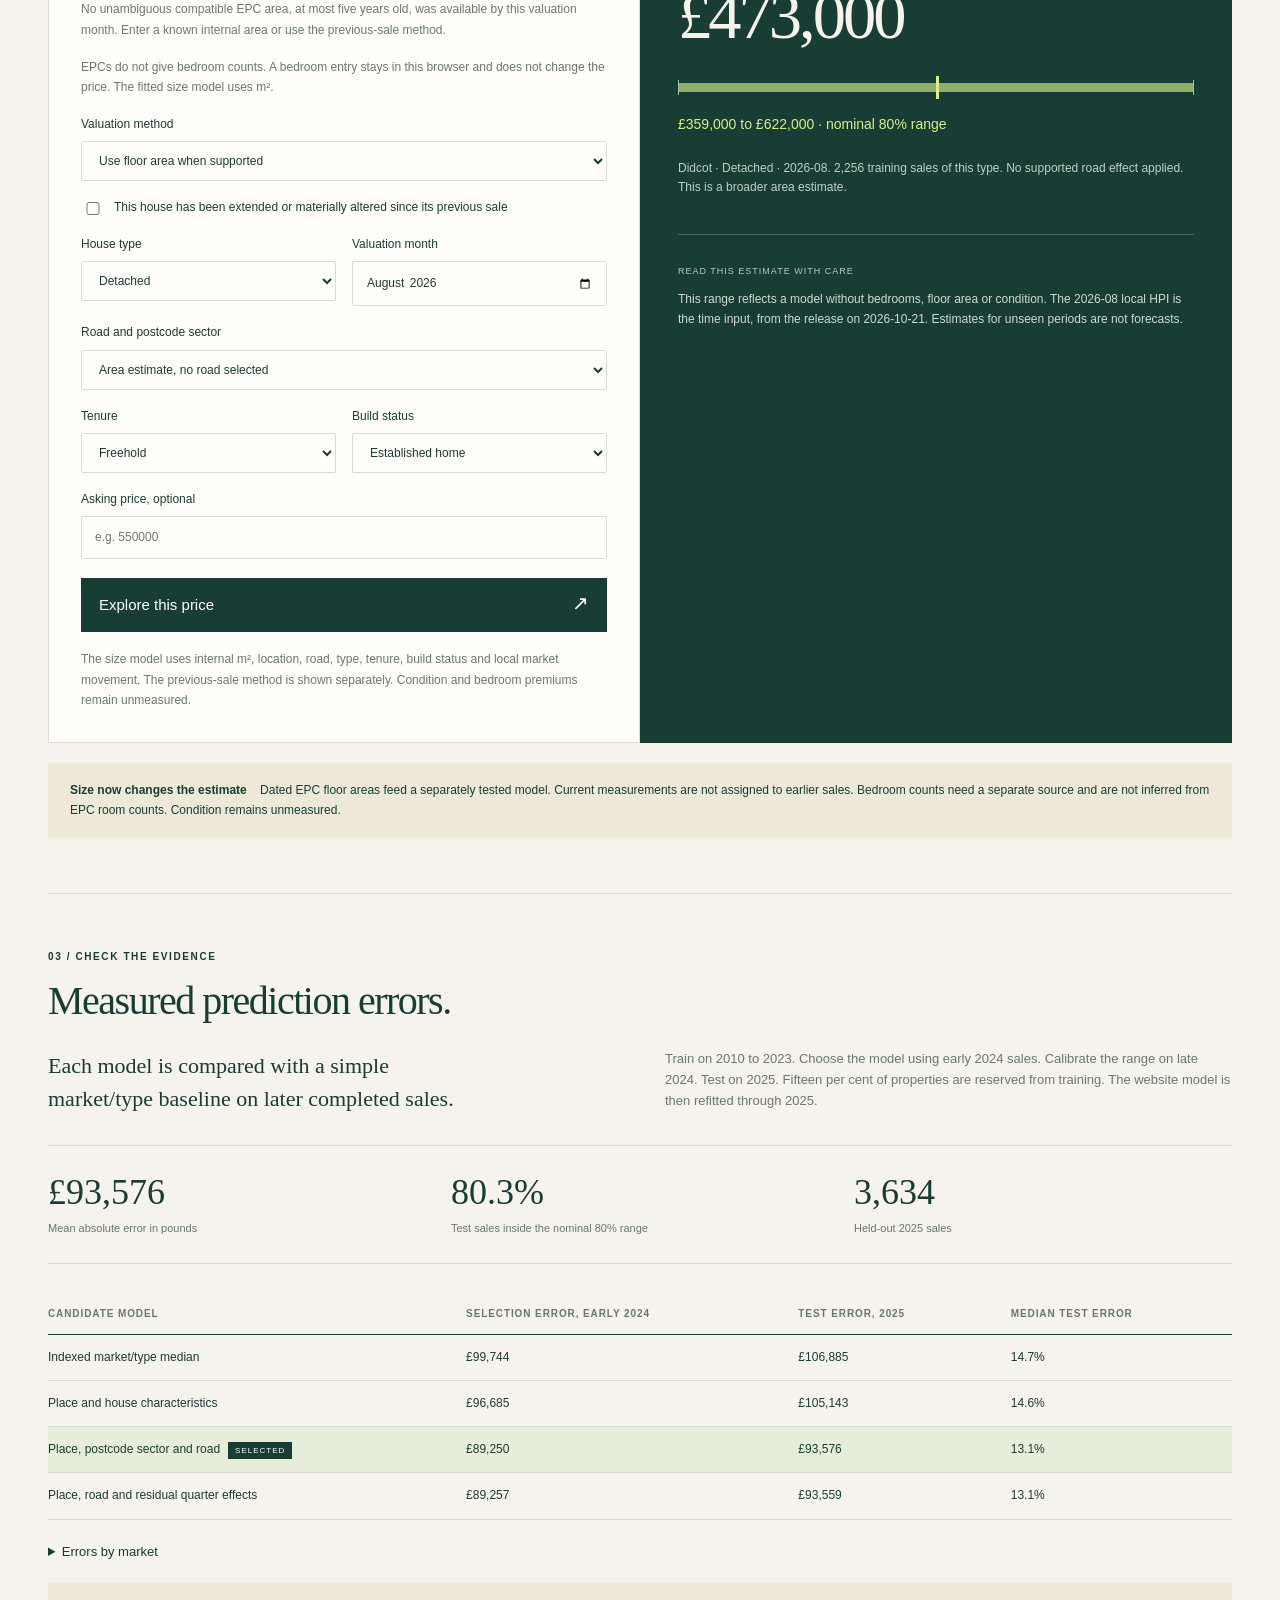
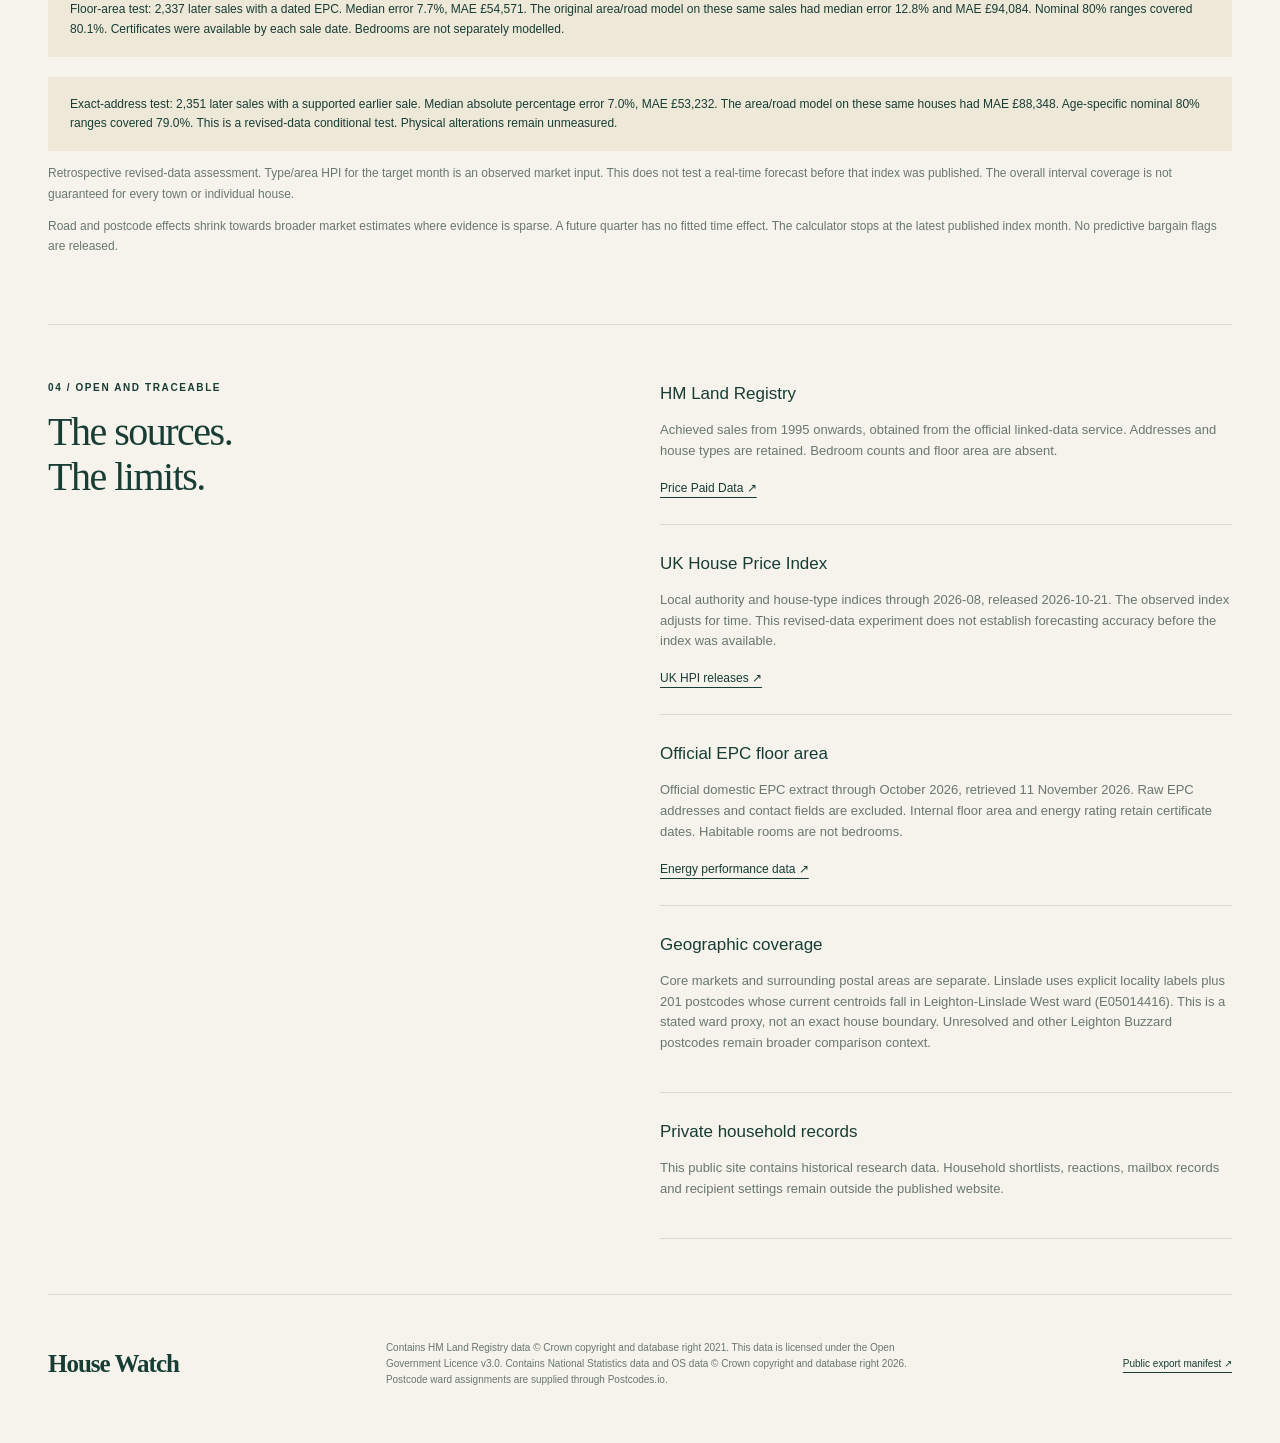
==== commit bac3ab78: "Add dated EPC floor area and tested size-aware valuation" ====
--- a/docs/index.html
+++ b/docs/index.html
@@ -4,7 +4,7 @@
   <meta charset="utf-8"><meta name="viewport" content="width=device-width, initial-scale=1">
   <meta name="description" content="Explore thirty years of official house sales, local price patterns and tested price estimates across five commuter towns.">
   <meta name="referrer" content="no-referrer"><title>House Watch | Local price research</title>
-  <link rel="stylesheet" href="style.css?v=address-20261111"><script src="app.js?v=address-20261111" defer></script>
+  <link rel="stylesheet" href="style.css?v=area-20261111"><script src="app.js?v=area-20261111" defer></script>
 </head>
 <body>
 <header class="masthead"><a class="brand" href="#">House Watch<span class="brand-mark">⌂</span></a><nav aria-label="Main"><a href="#explore">Sales history</a><a href="#estimate">Price predictor</a><a href="#model">Model evidence</a><a href="#sources">Sources</a></nav><span class="edition">RESEARCH EDITION / 02</span></header>
@@ -17,16 +17,16 @@
     <div class="chart-card"><div class="chart-key"><span><i class="line-key"></i>Annual median</span><span><i class="band-key"></i>Middle half of sales</span></div><div id="trend" class="chart" role="img" aria-label="Annual achieved house prices"></div><p class="chart-foot">Completed sale prices in nominal pounds. Changes in the mix of houses sold affect this chart. Recent registrations are incomplete.</p></div>
     <div class="table-head"><h3>Explore the sales</h3><label class="search"><span class="sr-only">Search road or postcode</span><input id="sale-search" placeholder="Search a road or postcode…" type="search"></label></div><div class="table-wrap"><table><thead><tr><th>Property</th><th>Postcode</th><th>Type</th><th>Sale date</th><th class="numeric">Price paid</th></tr></thead><tbody id="sales-body"></tbody></table></div><div class="pagination"><span id="page-count"></span><div><button id="prev" class="subtle">Previous</button><button id="next" class="subtle">Next</button></div></div>
   </section>
-  <section id="estimate" class="section"><div class="section-title"><div><div class="eyebrow">02 / THE PRICE EXPLORER</div><h2>Estimate a house price.</h2></div><span class="pill">EXPERIMENTAL / REDUCED FEATURES</span></div>
-    <div class="estimate-grid"><form id="price-form" class="form-card"><p class="form-intro">Choose a recorded address to use its previous sale, or leave the address blank for an area or road estimate.</p><label>Research area<select id="predictor-market" disabled><option>Loading…</option></select></label><label>Find an address<input id="property-search" type="search" placeholder="Postcode, house number or street"></label><label>Recorded property<select id="property"><option value="">Area or road estimate, no address selected</option></select></label><p id="property-match-note" class="small">Enter a postcode or street to find a recorded house. This search stays in your browser.</p><label class="change-check"><input id="material-change" type="checkbox">This house has been extended or materially altered since its previous sale</label><div class="form-row"><label>House type<select id="estimate-type"><option value="D">Detached</option><option value="S">Semi-detached</option><option value="T">Terraced</option></select></label><label>Valuation month<input id="valuation-month" type="month" min="2010-01"></label></div><label>Road and postcode sector<select id="road"><option value="">Area estimate</option></select></label><div class="form-row"><label>Tenure<select id="tenure"><option value="F">Freehold</option><option value="L">Leasehold</option></select></label><label>Build status<select id="new-build"><option value="N">Established home</option><option value="Y">New build</option></select></label></div><label>Asking price, optional<input id="asking" type="number" min="1" step="1000" placeholder="e.g. 550000"></label><button type="submit" class="primary">Explore this price <span>↗</span></button><p class="small">Address estimates use a matched previous sale, local market movement and the fitted area/road model. Bedrooms, floor area and physical alterations are not separately adjusted.</p></form>
-    <div id="estimate-result" class="result-card" aria-live="polite"><span class="tiny-label">ACHIEVED-PRICE ESTIMATE</span><strong id="estimate-price">—</strong><div class="range-graphic"><i></i><span></span><i></i></div><div id="estimate-range" class="range-label">Select a supported market</div><p id="estimate-context"></p><div id="ask-comparison" class="ask-comparison" hidden></div><div id="address-breakdown" class="address-breakdown" hidden></div><div class="result-note"><span>READ THIS ESTIMATE WITH CARE</span><p id="estimate-warning">The range describes uncertainty across different houses. It is not a survey or a bedroom-specific valuation.</p></div></div></div>
-    <div class="notice"><strong>Missing house attributes</strong> Historical bedrooms, floor area and condition would help distinguish different houses on the same road. These are missing inputs, so the current model gives broad research estimates.</div>
+  <section id="estimate" class="section"><div class="section-title"><div><div class="eyebrow">02 / THE PRICE EXPLORER</div><h2>Estimate a house price.</h2></div><span class="pill">RESEARCH / DATED SIZE EVIDENCE</span></div>
+    <div class="estimate-grid"><form id="price-form" class="form-card"><p class="form-intro">Choose a recorded address to load its dated floor area and previous sale, or enter a known internal area.</p><label>Research area<select id="predictor-market" disabled><option>Loading…</option></select></label><label>Find an address<input id="property-search" type="search" placeholder="Postcode, house number or street"></label><label>Recorded property<select id="property"><option value="">Area or road estimate, no address selected</option></select></label><p id="property-match-note" class="small">Enter a postcode or street to find a recorded house. This search stays in your browser.</p><div class="form-row"><label>Floor area, m²<input id="area-m2" type="number" min="20" max="1000" step="0.1" placeholder="From EPC or floor plan"></label><label>Bedrooms, reference only<input id="bedrooms" type="number" min="0" max="15" step="1" placeholder="From agent particulars"></label></div><p class="small" id="area-source-note">Select an address to check for a dated EPC floor area, or enter a known internal area.</p><p class="small">EPCs do not give bedroom counts. A bedroom entry stays in this browser and does not change the price. The fitted size model uses m².</p><label>Valuation method<select id="valuation-method"><option value="auto">Use floor area when supported</option><option value="previous">Previous-sale / area method</option><option value="area">Floor-area model only</option></select></label><label class="change-check"><input id="material-change" type="checkbox">This house has been extended or materially altered since its previous sale</label><div class="form-row"><label>House type<select id="estimate-type"><option value="D">Detached</option><option value="S">Semi-detached</option><option value="T">Terraced</option></select></label><label>Valuation month<input id="valuation-month" type="month" min="2010-01"></label></div><label>Road and postcode sector<select id="road"><option value="">Area estimate</option></select></label><div class="form-row"><label>Tenure<select id="tenure"><option value="F">Freehold</option><option value="L">Leasehold</option></select></label><label>Build status<select id="new-build"><option value="N">Established home</option><option value="Y">New build</option></select></label></div><label>Asking price, optional<input id="asking" type="number" min="1" step="1000" placeholder="e.g. 550000"></label><button type="submit" class="primary">Explore this price <span>↗</span></button><p class="small">The size model uses internal m², location, road, type, tenure, build status and local market movement. The previous-sale method is shown separately. Condition and bedroom premiums remain unmeasured.</p></form>
+    <div id="estimate-result" class="result-card" aria-live="polite"><span id="estimate-method" class="tiny-label">ACHIEVED-PRICE ESTIMATE</span><strong id="estimate-price">—</strong><div class="range-graphic"><i></i><span></span><i></i></div><div id="estimate-range" class="range-label">Select a supported market</div><p id="estimate-context"></p><div id="ask-comparison" class="ask-comparison" hidden></div><div id="attribute-breakdown" class="address-breakdown" hidden></div><div id="address-breakdown" class="address-breakdown" hidden></div><div class="result-note"><span>READ THIS ESTIMATE WITH CARE</span><p id="estimate-warning">The range describes uncertainty across different houses. It is not a survey or a bedroom-specific valuation.</p></div></div></div>
+    <div class="notice"><strong>Size now changes the estimate</strong> Dated EPC floor areas feed a separately tested model. Current measurements are not assigned to earlier sales. Bedroom counts need a separate source and are not inferred from EPC room counts. Condition remains unmeasured.</div>
   </section>
   <section id="model" class="section"><div class="section-title"><div><div class="eyebrow">03 / CHECK THE EVIDENCE</div><h2>Measured prediction errors.</h2></div></div><div class="model-intro"><p>Each model is compared with a simple market/type baseline on later completed sales.</p><p id="model-design"></p></div><div class="model-stats"><div><strong id="mae">—</strong><span>Mean absolute error in pounds</span></div><div><strong id="coverage">—</strong><span>Test sales inside the nominal 80% range</span></div><div><strong id="test-n">—</strong><span>Held-out 2025 sales</span></div></div>
     <div class="table-wrap"><table><thead><tr><th>Candidate model</th><th>Selection error, early 2024</th><th>Test error, 2025</th><th>Median test error</th></tr></thead><tbody id="model-body"></tbody></table></div>
     <details><summary>Errors by market</summary><div class="table-wrap"><table><thead><tr><th>Market</th><th>Test sales</th><th>Mean absolute error</th><th>Median percentage error</th><th>Range coverage</th></tr></thead><tbody id="market-errors"></tbody></table></div></details>
-    <div id="address-evidence" class="notice" hidden></div><p class="small" id="model-caveat"></p><p class="small">Road and postcode effects shrink towards broader market estimates where evidence is sparse. A future quarter has no fitted time effect. The calculator stops at the latest published index month. No predictive bargain flags are released.</p>
+    <div id="area-evidence" class="notice" hidden></div><div id="address-evidence" class="notice" hidden></div><p class="small" id="model-caveat"></p><p class="small">Road and postcode effects shrink towards broader market estimates where evidence is sparse. A future quarter has no fitted time effect. The calculator stops at the latest published index month. No predictive bargain flags are released.</p>
   </section>
-  <section id="sources" class="section sources"><div><div class="eyebrow">04 / OPEN AND TRACEABLE</div><h2>The sources.<br>The limits.</h2></div><div><article><h3>HM Land Registry</h3><p>Achieved sales from 1995 onwards, obtained from the official linked-data service. Addresses and house types are retained. Bedroom counts and floor area are absent.</p><a href="https://www.gov.uk/government/statistical-data-sets/price-paid-data-downloads">Price Paid Data ↗</a></article><article><h3>UK House Price Index</h3><p id="hpi-note"></p><a href="https://www.gov.uk/government/collections/uk-house-price-index-reports">UK HPI releases ↗</a></article><article><h3>Geographic coverage</h3><p id="geography-note"></p></article><article><h3>Private household records</h3><p>This public site contains historical research data. Household shortlists, reactions, mailbox records and recipient settings remain outside the published website.</p></article></div></section>
+  <section id="sources" class="section sources"><div><div class="eyebrow">04 / OPEN AND TRACEABLE</div><h2>The sources.<br>The limits.</h2></div><div><article><h3>HM Land Registry</h3><p>Achieved sales from 1995 onwards, obtained from the official linked-data service. Addresses and house types are retained. Bedroom counts and floor area are absent.</p><a href="https://www.gov.uk/government/statistical-data-sets/price-paid-data-downloads">Price Paid Data ↗</a></article><article><h3>UK House Price Index</h3><p id="hpi-note"></p><a href="https://www.gov.uk/government/collections/uk-house-price-index-reports">UK HPI releases ↗</a></article><article><h3>Official EPC floor area</h3><p id="epc-note"></p><a href="https://get-energy-performance-data.communities.gov.uk/">Energy performance data ↗</a></article><article><h3>Geographic coverage</h3><p id="geography-note"></p></article><article><h3>Private household records</h3><p>This public site contains historical research data. Household shortlists, reactions, mailbox records and recipient settings remain outside the published website.</p></article></div></section>
 </main><footer><a class="brand" href="#">House Watch</a><p>Contains HM Land Registry data © Crown copyright and database right 2021. This data is licensed under the Open Government Licence v3.0. Contains National Statistics data and OS data © Crown copyright and database right 2026. Postcode ward assignments are supplied through Postcodes.io.</p><a href="public-manifest.json">Public export manifest ↗</a></footer>
 </body></html>
